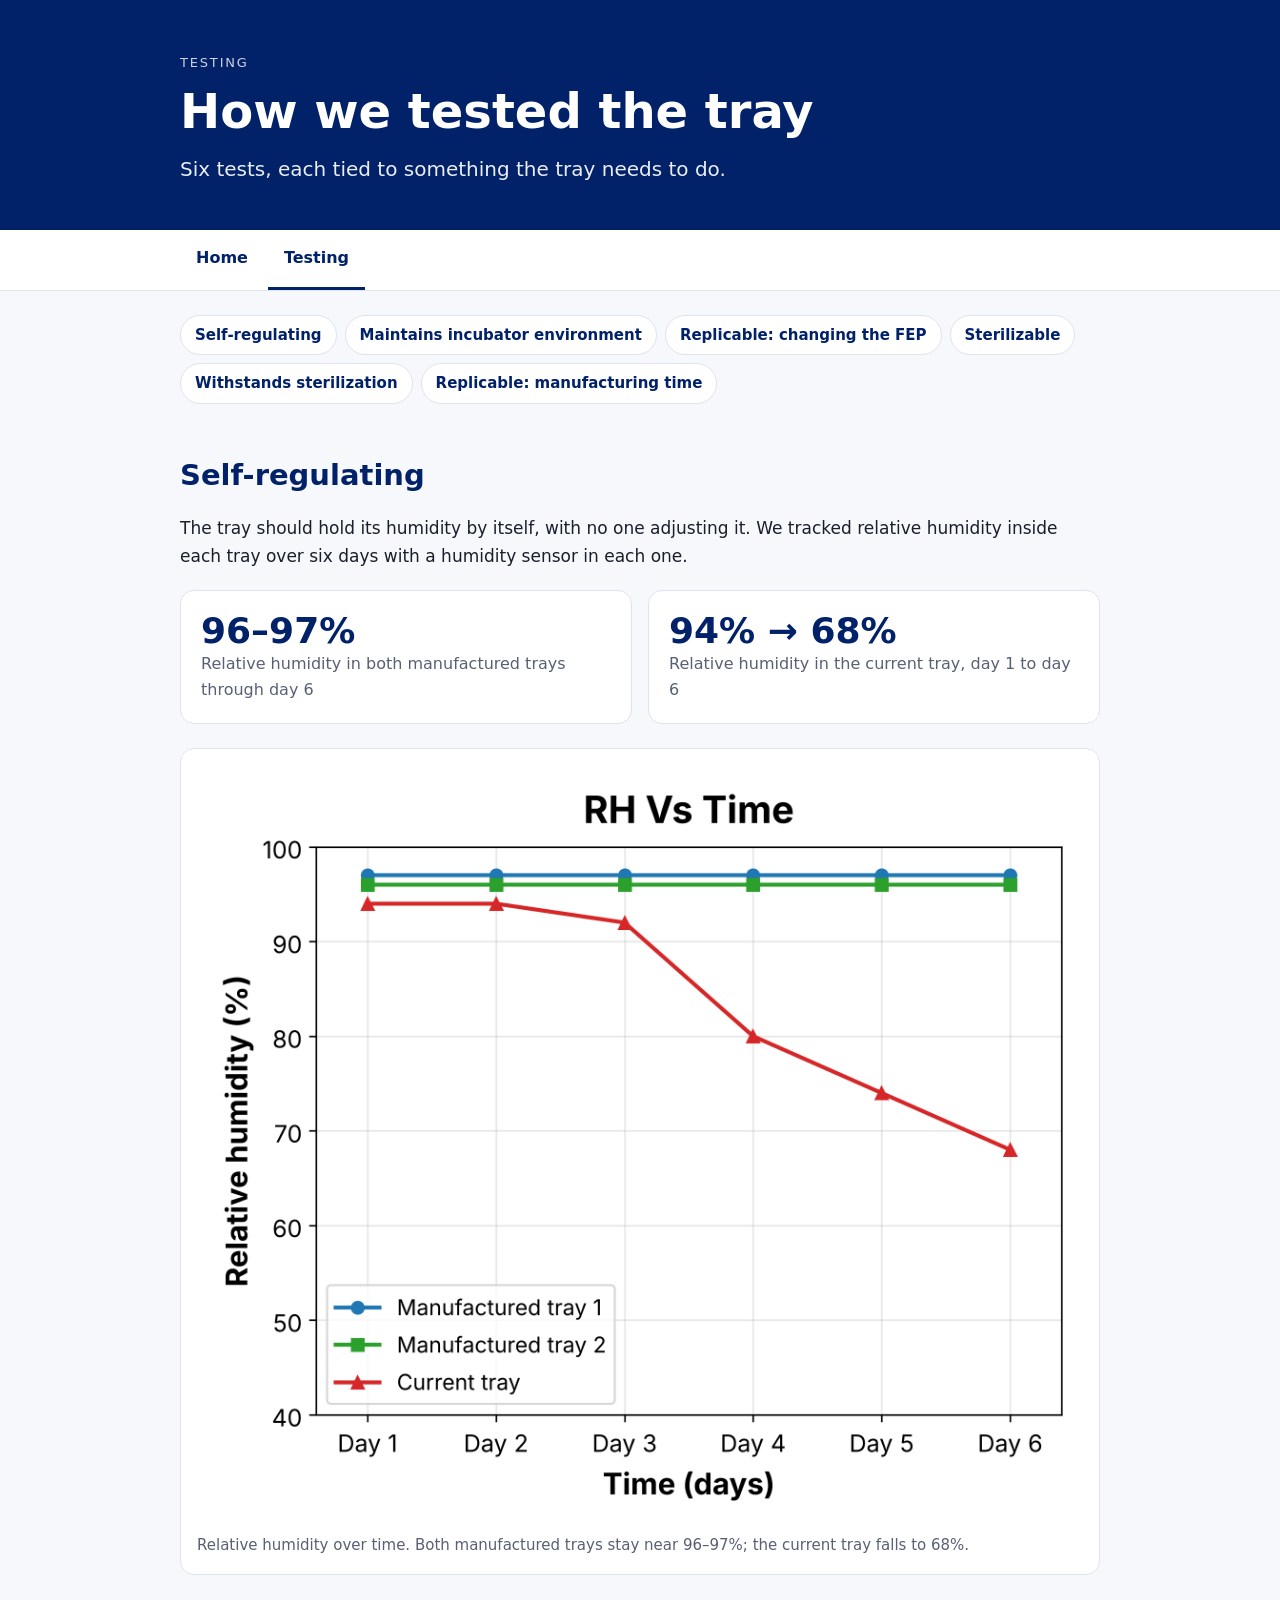
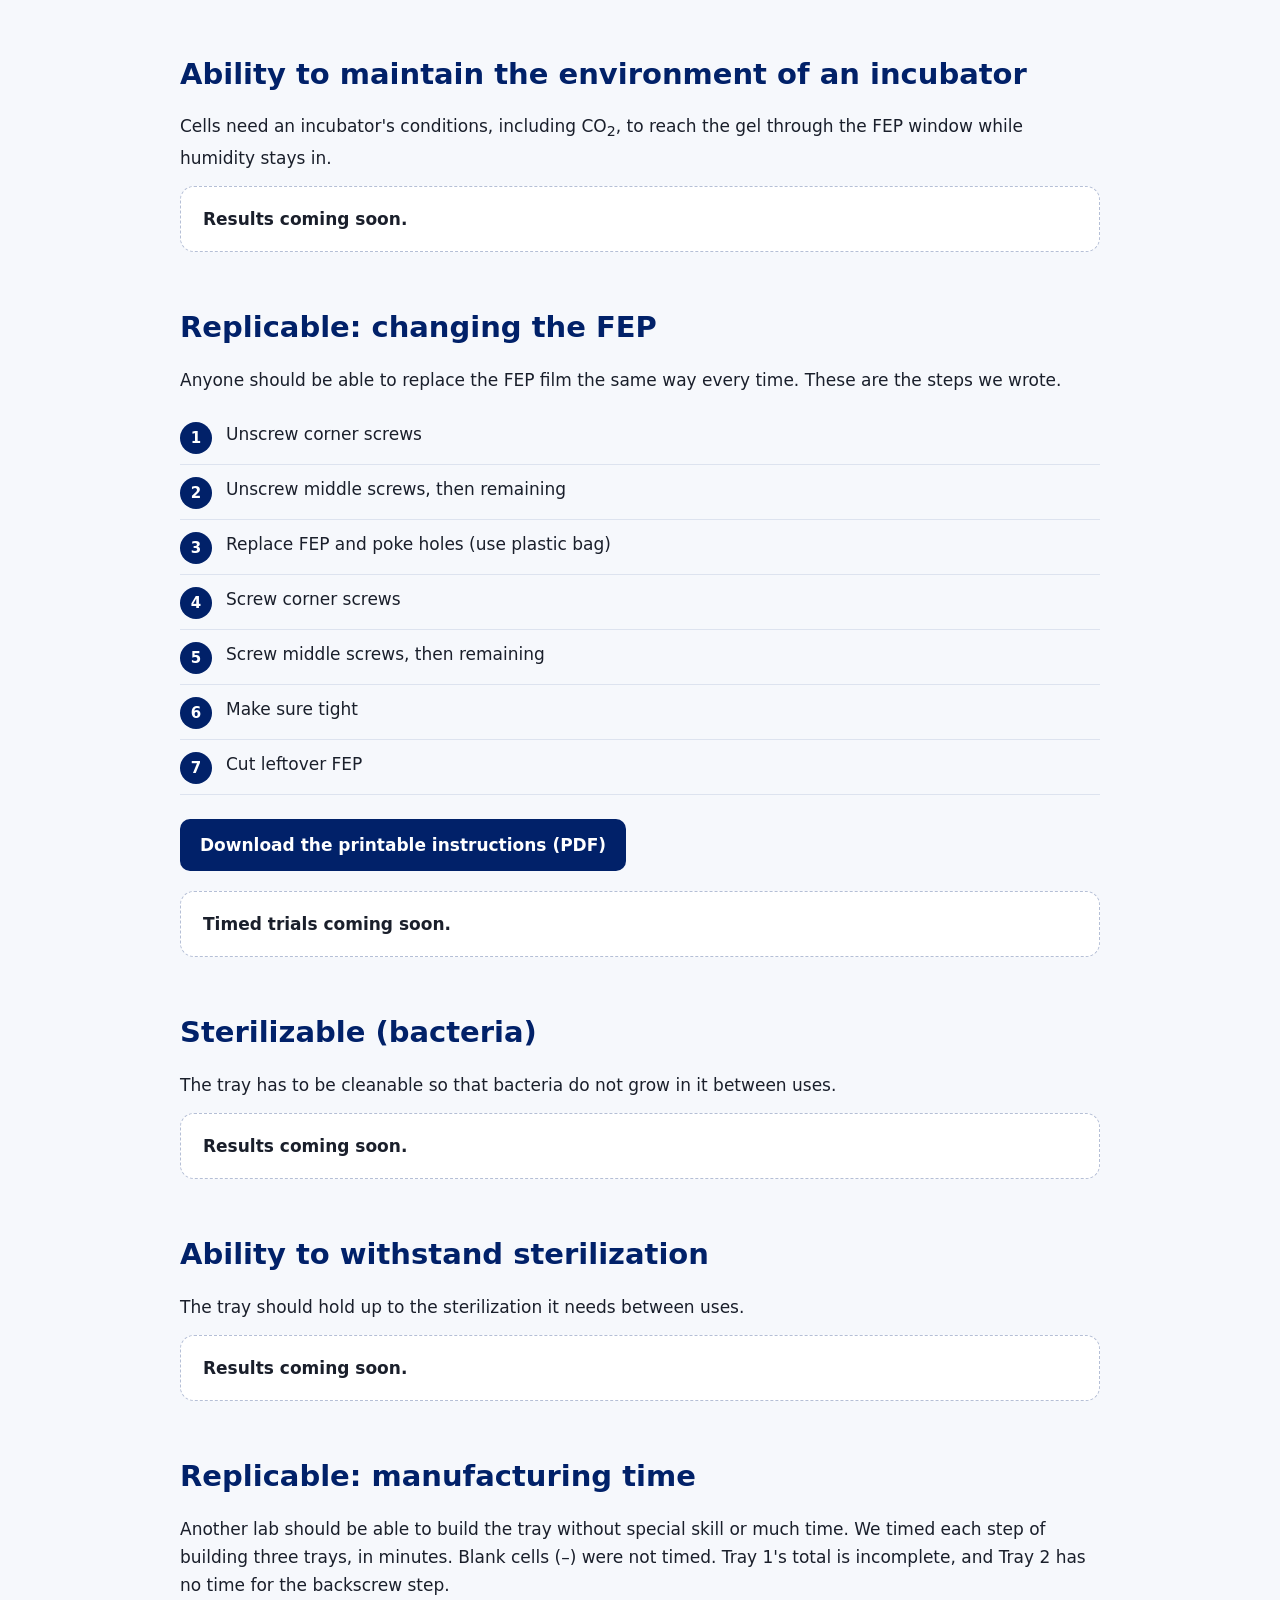
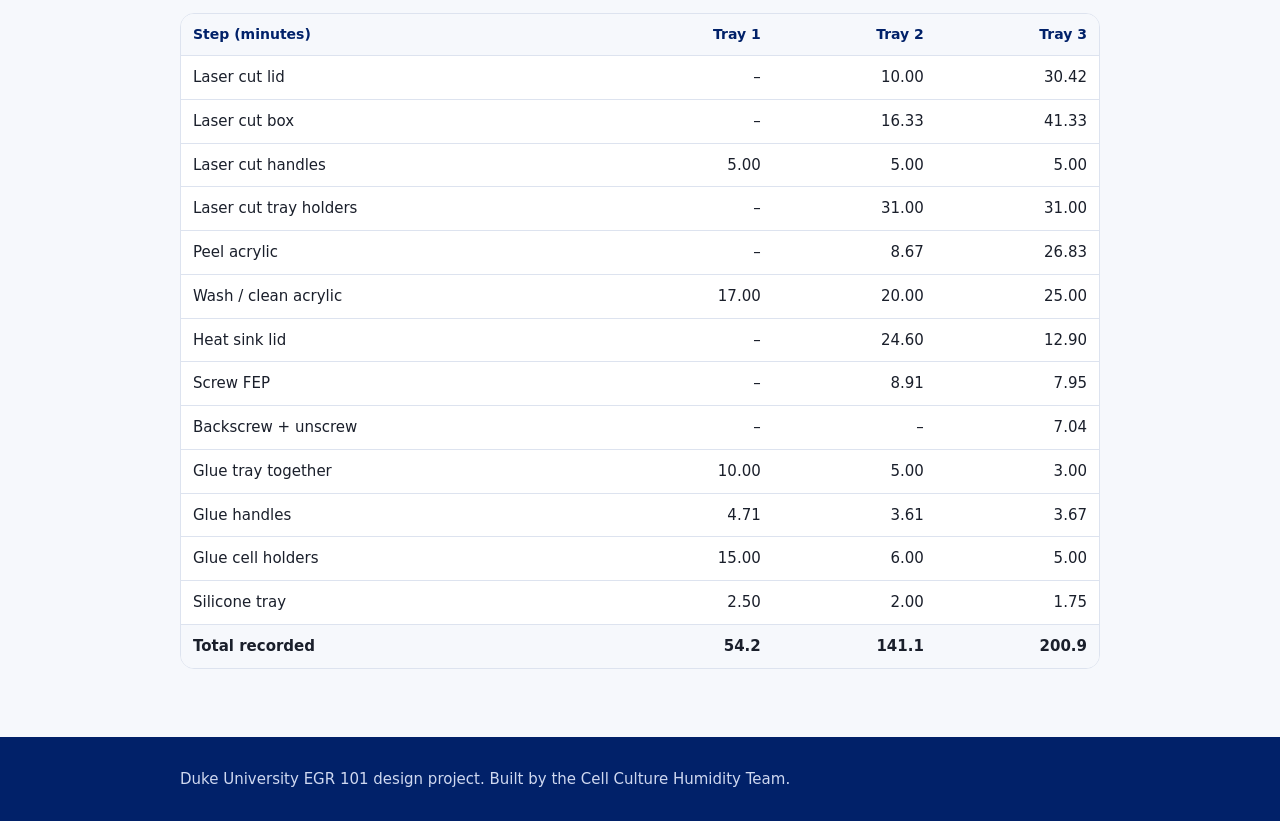
==== testing.html @ 47e218cd "Add files via upload" ====
<!doctype html><html lang="en"><head><meta charset="utf-8"><meta name="viewport" content="width=device-width,initial-scale=1"><title>Testing | Cell Culture Tray to Trap Humidity</title><meta name="description" content="A humidity-retaining tray and lid with an FEP gas-exchange window for cell culture gels. Duke EGR 101 design project for Carolinas Cord Blood Bank."><link rel="stylesheet" href="style.css"></head><body><header><div class="wrap"><p class="eyebrow">Testing</p><h1>How we tested the tray</h1><p class="lead">Six tests, each tied to something the tray needs to do.</p></div></header><nav><div class="wrap"><a href="index.html" class="">Home</a><a href="testing.html" class="on">Testing</a></div></nav>
<main class="wrap">
<div class="toc"><a href="#self">Self-regulating</a><a href="#incubator">Maintains incubator environment</a><a href="#fep">Replicable: changing the FEP</a><a href="#sterile">Sterilizable</a><a href="#withstand">Withstands sterilization</a><a href="#time">Replicable: manufacturing time</a></div>

<section id="self"><h2>Self-regulating</h2>
<p>The tray should hold its humidity by itself, with no one adjusting it. We tracked relative humidity inside each tray over six days with a humidity sensor in each one.</p>
<div class="grid"><div class="card"><div class="stat">96&ndash;97%</div><p>Relative humidity in both manufactured trays through day 6</p></div><div class="card"><div class="stat">94% &rarr; 68%</div><p>Relative humidity in the current tray, day 1 to day 6</p></div></div>
<figure><img src="humidity-graph.png" alt="Line graph of relative humidity versus day for two manufactured trays and the current tray"><figcaption>Relative humidity over time. Both manufactured trays stay near 96&ndash;97%; the current tray falls to 68%.</figcaption></figure>
</section>

<section id="incubator"><h2>Ability to maintain the environment of an incubator</h2>
<p>Cells need an incubator's conditions, including CO<sub>2</sub>, to reach the gel through the FEP window while humidity stays in.</p>
<div class="pending"><strong>Results coming soon.</strong></div>
</section>

<section id="fep"><h2>Replicable: changing the FEP</h2>
<p>Anyone should be able to replace the FEP film the same way every time. These are the steps we wrote.</p>
<ol class="steps"><li>Unscrew corner screws</li><li>Unscrew middle screws, then remaining</li><li>Replace FEP and poke holes (use plastic bag)</li><li>Screw corner screws</li><li>Screw middle screws, then remaining</li><li>Make sure tight</li><li>Cut leftover FEP</li></ol>
<a class="btn" href="FEP_Filter_Instructions.pdf">Download the printable instructions (PDF)</a>
<div class="pending" style="margin-top:20px"><strong>Timed trials coming soon.</strong></div>
</section>

<section id="sterile"><h2>Sterilizable (bacteria)</h2>
<p>The tray has to be cleanable so that bacteria do not grow in it between uses.</p>
<div class="pending"><strong>Results coming soon.</strong></div>
</section>

<section id="withstand"><h2>Ability to withstand sterilization</h2>
<p>The tray should hold up to the sterilization it needs between uses.</p>
<div class="pending"><strong>Results coming soon.</strong></div>
</section>

<section id="time"><h2>Replicable: manufacturing time</h2>
<p>Another lab should be able to build the tray without special skill or much time. We timed each step of building three trays, in minutes. Blank cells (&ndash;) were not timed. Tray 1's total is incomplete, and Tray 2 has no time for the backscrew step.</p>
<div class="tw"><table><tr><th>Step (minutes)</th><th>Tray 1</th><th>Tray 2</th><th>Tray 3</th></tr><tr><td>Laser cut lid</td><td>&ndash;</td><td>10.00</td><td>30.42</td></tr><tr><td>Laser cut box</td><td>&ndash;</td><td>16.33</td><td>41.33</td></tr><tr><td>Laser cut handles</td><td>5.00</td><td>5.00</td><td>5.00</td></tr><tr><td>Laser cut tray holders</td><td>&ndash;</td><td>31.00</td><td>31.00</td></tr><tr><td>Peel acrylic</td><td>&ndash;</td><td>8.67</td><td>26.83</td></tr><tr><td>Wash / clean acrylic</td><td>17.00</td><td>20.00</td><td>25.00</td></tr><tr><td>Heat sink lid</td><td>&ndash;</td><td>24.60</td><td>12.90</td></tr><tr><td>Screw FEP</td><td>&ndash;</td><td>8.91</td><td>7.95</td></tr><tr><td>Backscrew + unscrew</td><td>&ndash;</td><td>&ndash;</td><td>7.04</td></tr><tr><td>Glue tray together</td><td>10.00</td><td>5.00</td><td>3.00</td></tr><tr><td>Glue handles</td><td>4.71</td><td>3.61</td><td>3.67</td></tr><tr><td>Glue cell holders</td><td>15.00</td><td>6.00</td><td>5.00</td></tr><tr><td>Silicone tray</td><td>2.50</td><td>2.00</td><td>1.75</td></tr><tr class="tot"><td>Total recorded</td><td>54.2</td><td>141.1</td><td>200.9</td></tr></table></div>
</section>
</main><footer><div class="wrap">Duke University EGR 101 design project. Built by the Cell Culture Humidity Team.</div></footer></body></html>
---- style.css ----
:root{--blue:#012169;--mid:#1f4fa8;--ink:#1a1f2b;--muted:#586074;--bg:#f6f8fc;--card:#fff;--line:#dde3ef}
*{box-sizing:border-box}html{scroll-behavior:smooth}
body{margin:0;font-family:system-ui,-apple-system,"Segoe UI",Roboto,Arial,sans-serif;color:var(--ink);background:var(--bg);line-height:1.65;font-size:17px}
.wrap{max-width:960px;margin:0 auto;padding:0 20px}
header{background:var(--blue);color:#fff;padding:52px 0 44px}
.eyebrow{letter-spacing:.14em;text-transform:uppercase;font-size:13px;opacity:.8;margin:0 0 12px}
h1{font-size:clamp(30px,5.5vw,48px);line-height:1.12;margin:0 0 14px}
.lead{font-size:clamp(17px,2.3vw,20px);max-width:660px;margin:0;opacity:.92}
nav{background:#fff;border-bottom:1px solid var(--line);position:sticky;top:0;z-index:5}
nav .wrap{display:flex;gap:4px;overflow-x:auto}
nav a{color:var(--blue);text-decoration:none;font-weight:600;font-size:16px;padding:15px 16px;white-space:nowrap;border-bottom:3px solid transparent}
nav a:hover{background:var(--bg)}nav a.on{border-bottom-color:var(--blue)}
section{padding:48px 0 4px}
h2{color:var(--blue);font-size:29px;margin:0 0 14px}
h3{margin:0 0 6px;font-size:19px}
p{margin:0 0 14px}
.problem{background:#fff;border:1px solid var(--line);border-left:6px solid var(--blue);border-radius:14px;padding:26px 28px;font-size:19px}
.problem p:last-child{margin:0}
.grid{display:grid;grid-template-columns:repeat(auto-fit,minmax(250px,1fr));gap:16px;margin:20px 0}
.card{background:var(--card);border:1px solid var(--line);border-radius:14px;padding:20px}
.card p{color:var(--muted);margin:0;font-size:16px}
.card .tag{display:inline-block;background:var(--blue);color:#fff;border-radius:6px;font-weight:700;font-size:14px;padding:1px 9px;margin-bottom:8px}
figure{margin:24px 0;background:var(--card);border:1px solid var(--line);border-radius:14px;padding:16px}
figure img{width:100%;height:auto;display:block;border-radius:8px}
figcaption{color:var(--muted);font-size:15px;margin-top:10px}
.two{display:grid;grid-template-columns:1fr 1fr;gap:16px;align-items:start}
.two figure{margin:0}.two img{max-height:520px;object-fit:contain;background:#fff}
@media(max-width:700px){.two{grid-template-columns:1fr}}
ol.steps{padding-left:0;list-style:none;counter-reset:s;margin:16px 0}
ol.steps li{counter-increment:s;display:flex;gap:14px;align-items:flex-start;padding:10px 0;border-bottom:1px solid var(--line)}
ol.steps li::before{content:counter(s);background:var(--blue);color:#fff;font-weight:700;border-radius:50%;min-width:32px;height:32px;display:grid;place-items:center;font-size:15px;margin-top:2px}
.btn{display:inline-block;background:var(--blue);color:#fff;text-decoration:none;padding:12px 20px;border-radius:10px;font-weight:600;margin-top:8px}
.btn:hover{background:var(--mid)}
.stat{font-size:36px;font-weight:800;color:var(--blue);line-height:1.1}
.pending{background:#fff;border:1.5px dashed #b5bfd6;border-radius:14px;padding:18px 22px;color:var(--muted)}
.pending strong{color:var(--ink)}
.toc{display:flex;flex-wrap:wrap;gap:8px;margin:24px 0 0}
.toc a{background:#fff;border:1px solid var(--line);border-radius:999px;padding:7px 14px;color:var(--blue);text-decoration:none;font-weight:600;font-size:15px}
.toc a:hover{background:var(--bg)}
.tw{overflow-x:auto;background:#fff;border:1px solid var(--line);border-radius:14px}
table{border-collapse:collapse;width:100%;font-size:15px;min-width:640px}
th,td{padding:9px 12px;text-align:right;border-bottom:1px solid var(--line)}
th:first-child,td:first-child{text-align:left}
th{background:var(--bg);color:var(--blue);font-size:14px;vertical-align:bottom}
tr.tot td{font-weight:700;background:var(--bg);border-bottom:0}
.team{display:flex;flex-wrap:wrap;gap:10px;margin-top:12px}
.team span{background:#fff;border:1px solid var(--line);border-radius:999px;padding:8px 16px;font-weight:600}
footer{margin-top:64px;background:var(--blue);color:#cfd8f0;padding:30px 0;font-size:15px}
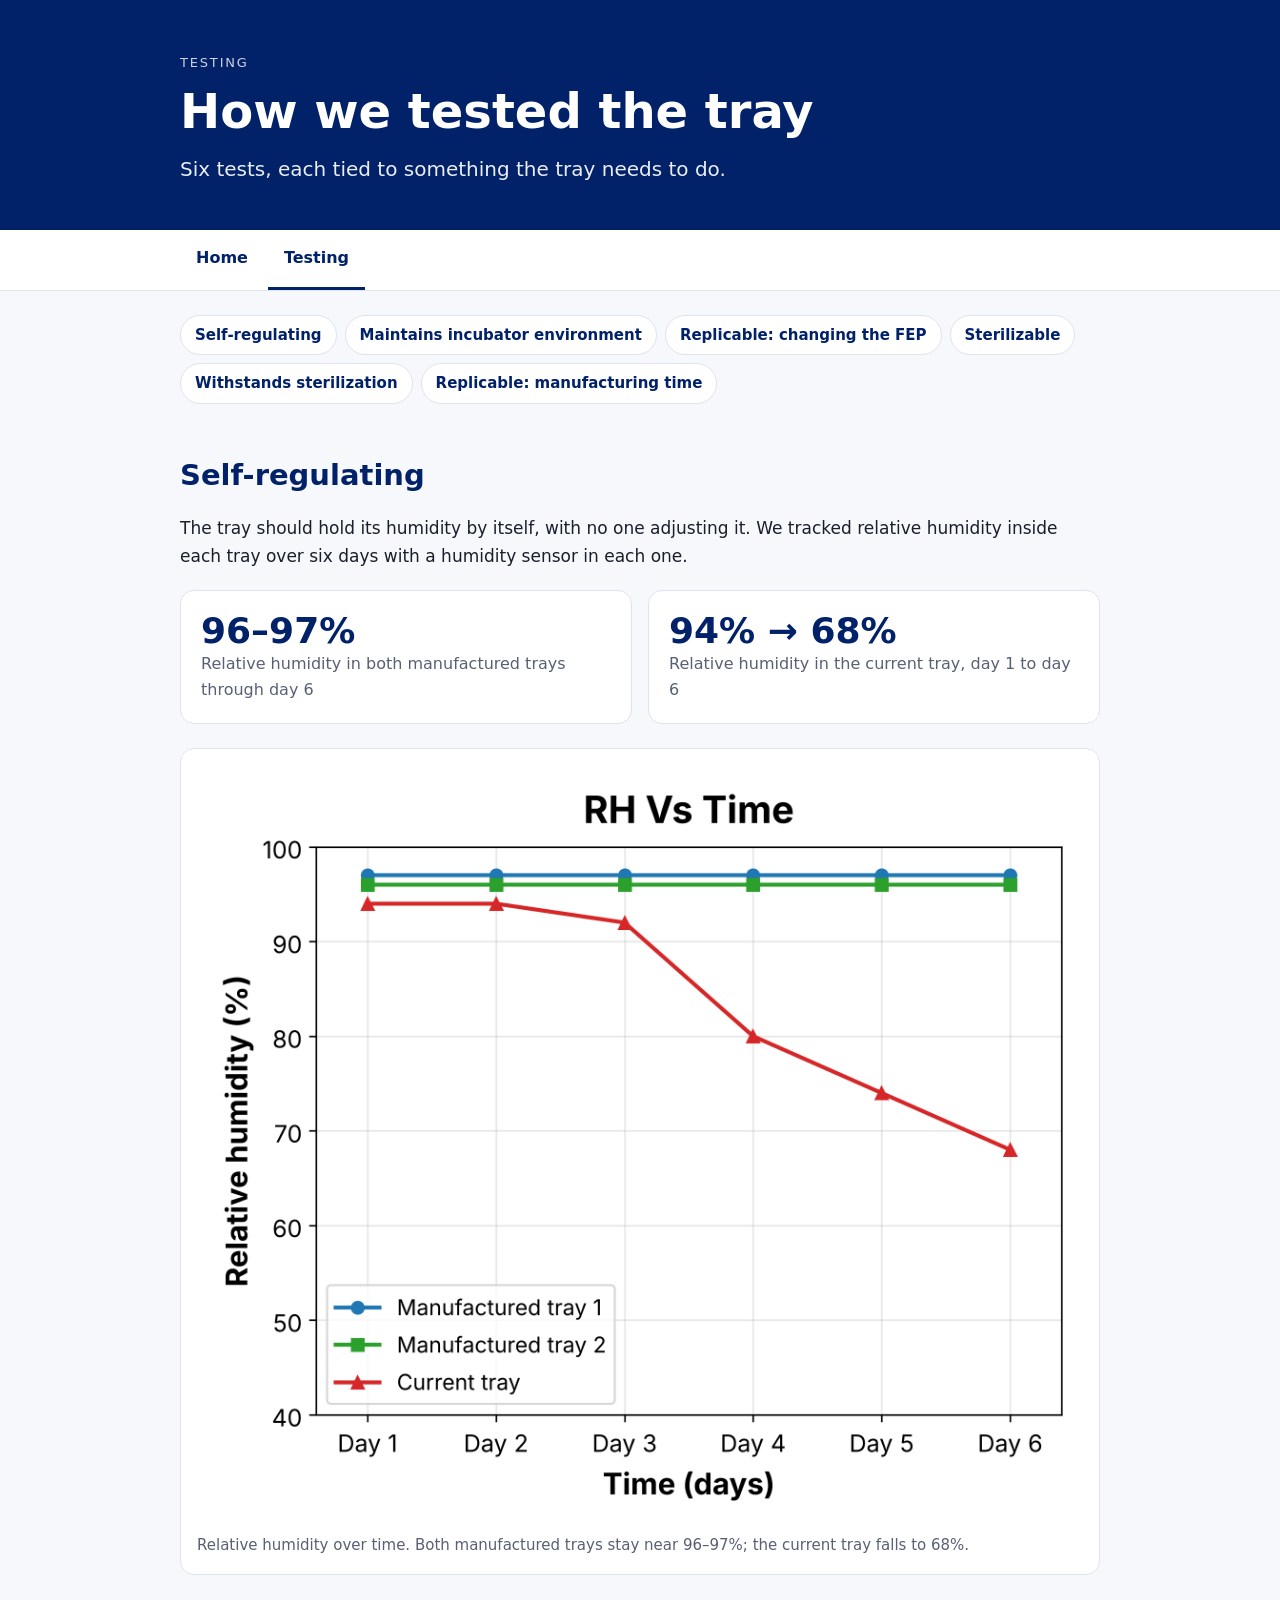
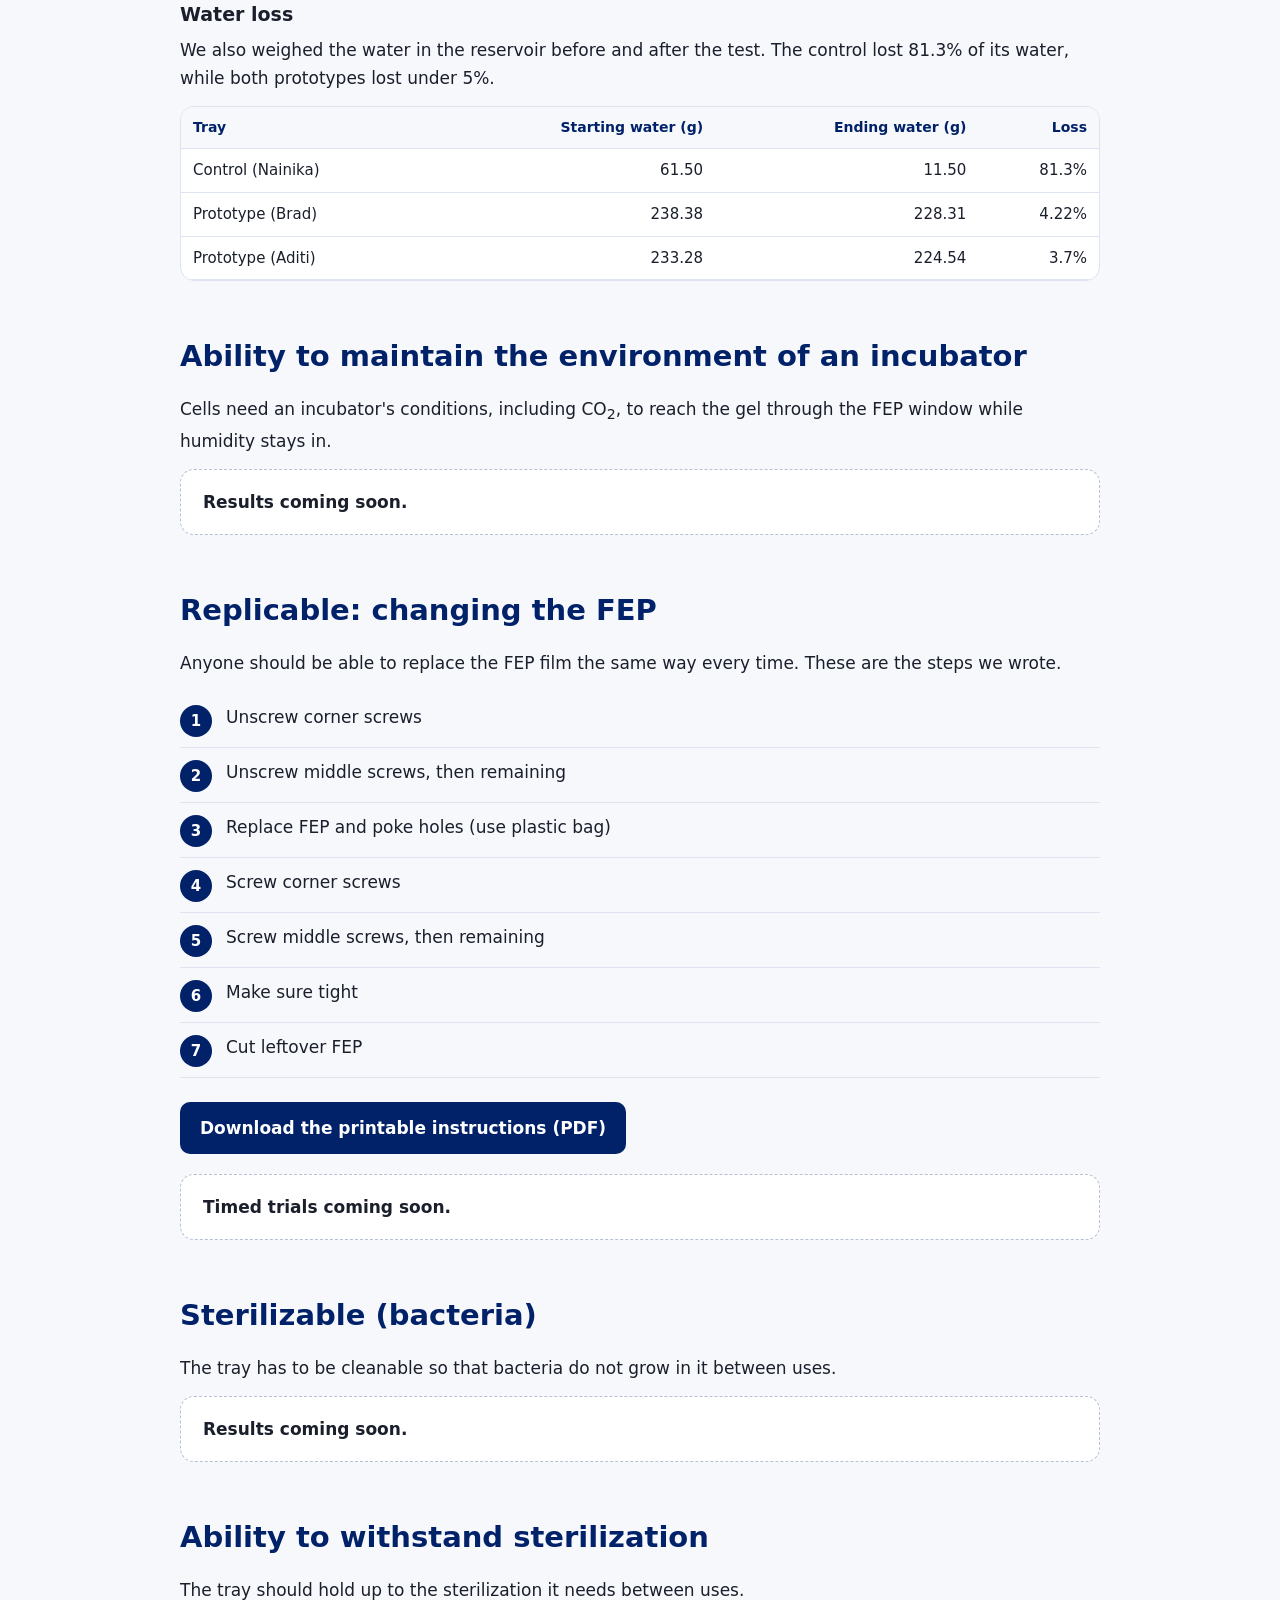
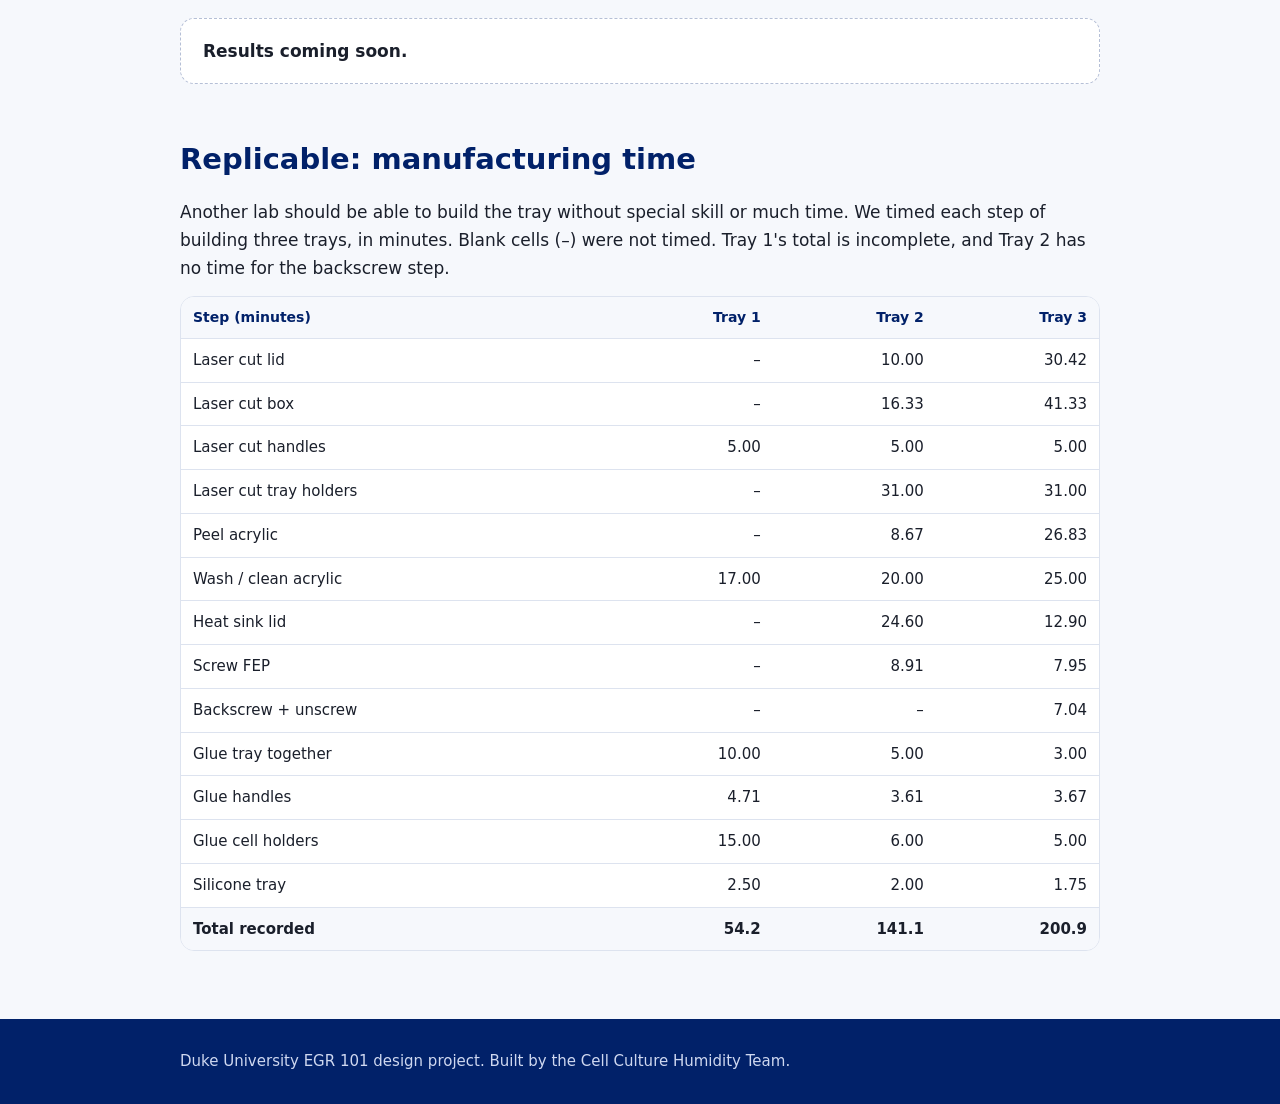
==== commit e6c9d678: "Add files via upload" ====
--- a/testing.html
+++ b/testing.html
@@ -6,6 +6,9 @@
 <p>The tray should hold its humidity by itself, with no one adjusting it. We tracked relative humidity inside each tray over six days with a humidity sensor in each one.</p>
 <div class="grid"><div class="card"><div class="stat">96&ndash;97%</div><p>Relative humidity in both manufactured trays through day 6</p></div><div class="card"><div class="stat">94% &rarr; 68%</div><p>Relative humidity in the current tray, day 1 to day 6</p></div></div>
 <figure><img src="humidity-graph.png" alt="Line graph of relative humidity versus day for two manufactured trays and the current tray"><figcaption>Relative humidity over time. Both manufactured trays stay near 96&ndash;97%; the current tray falls to 68%.</figcaption></figure>
+<h3>Water loss</h3>
+<p>We also weighed the water in the reservoir before and after the test. The control lost 81.3% of its water, while both prototypes lost under 5%.</p>
+<div class="tw"><table style="min-width:0"><tr><th>Tray</th><th>Starting water (g)</th><th>Ending water (g)</th><th>Loss</th></tr><tr><td>Control (Nainika)</td><td>61.50</td><td>11.50</td><td>81.3%</td></tr><tr><td>Prototype (Brad)</td><td>238.38</td><td>228.31</td><td>4.22%</td></tr><tr><td>Prototype (Aditi)</td><td>233.28</td><td>224.54</td><td>3.7%</td></tr></table></div>
 </section>
 
 <section id="incubator"><h2>Ability to maintain the environment of an incubator</h2>
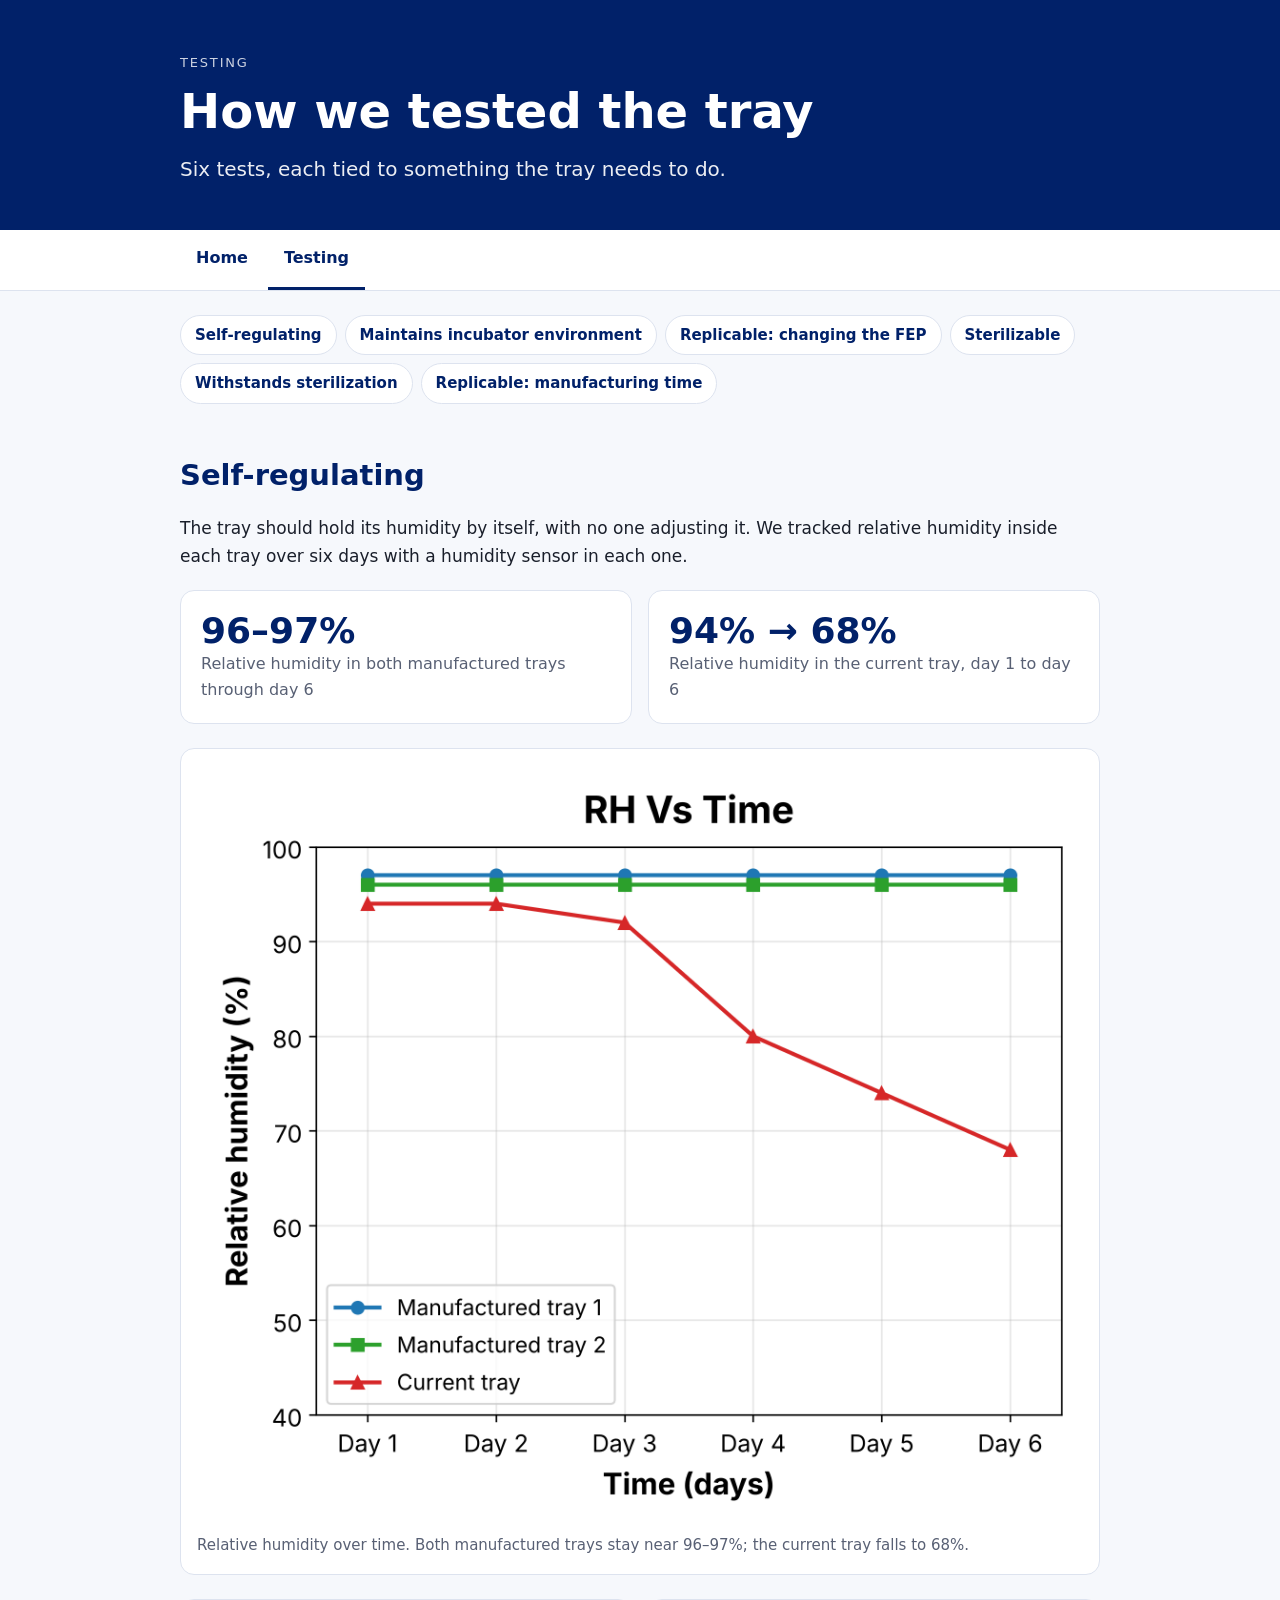
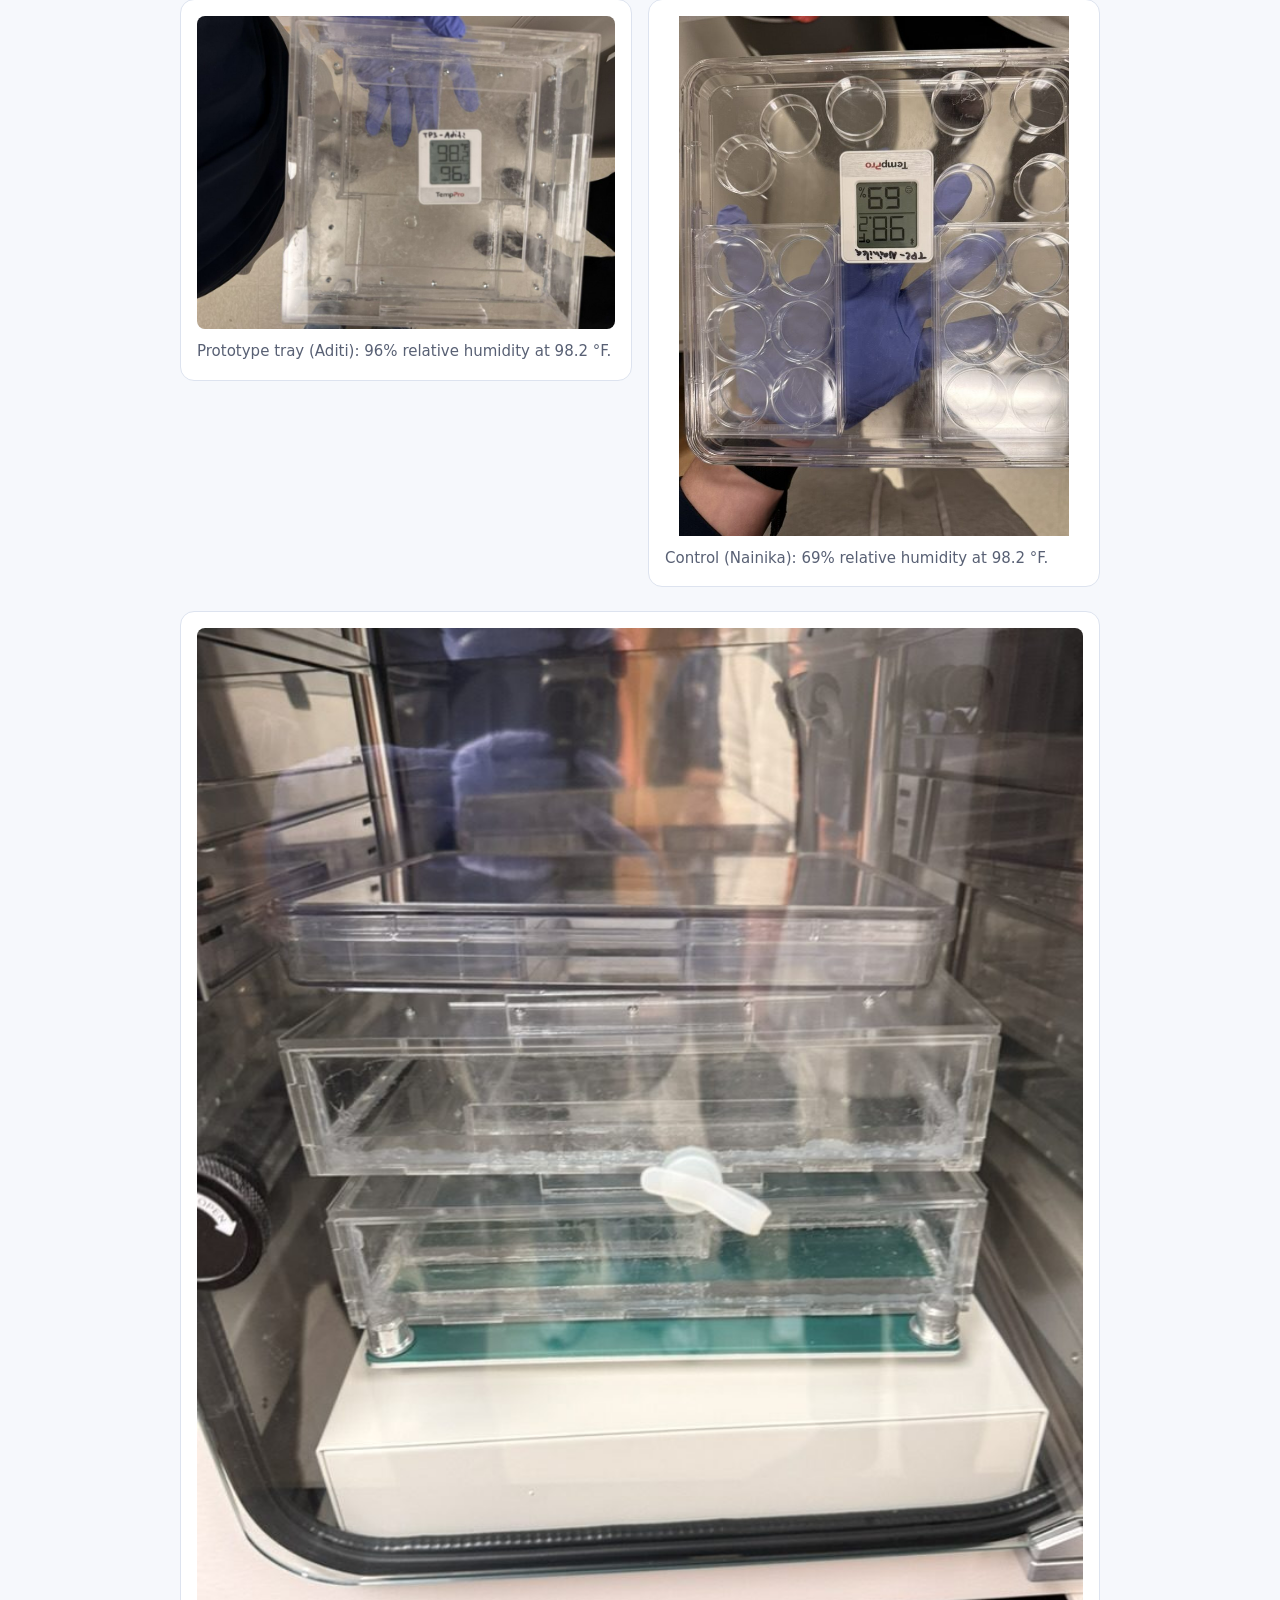
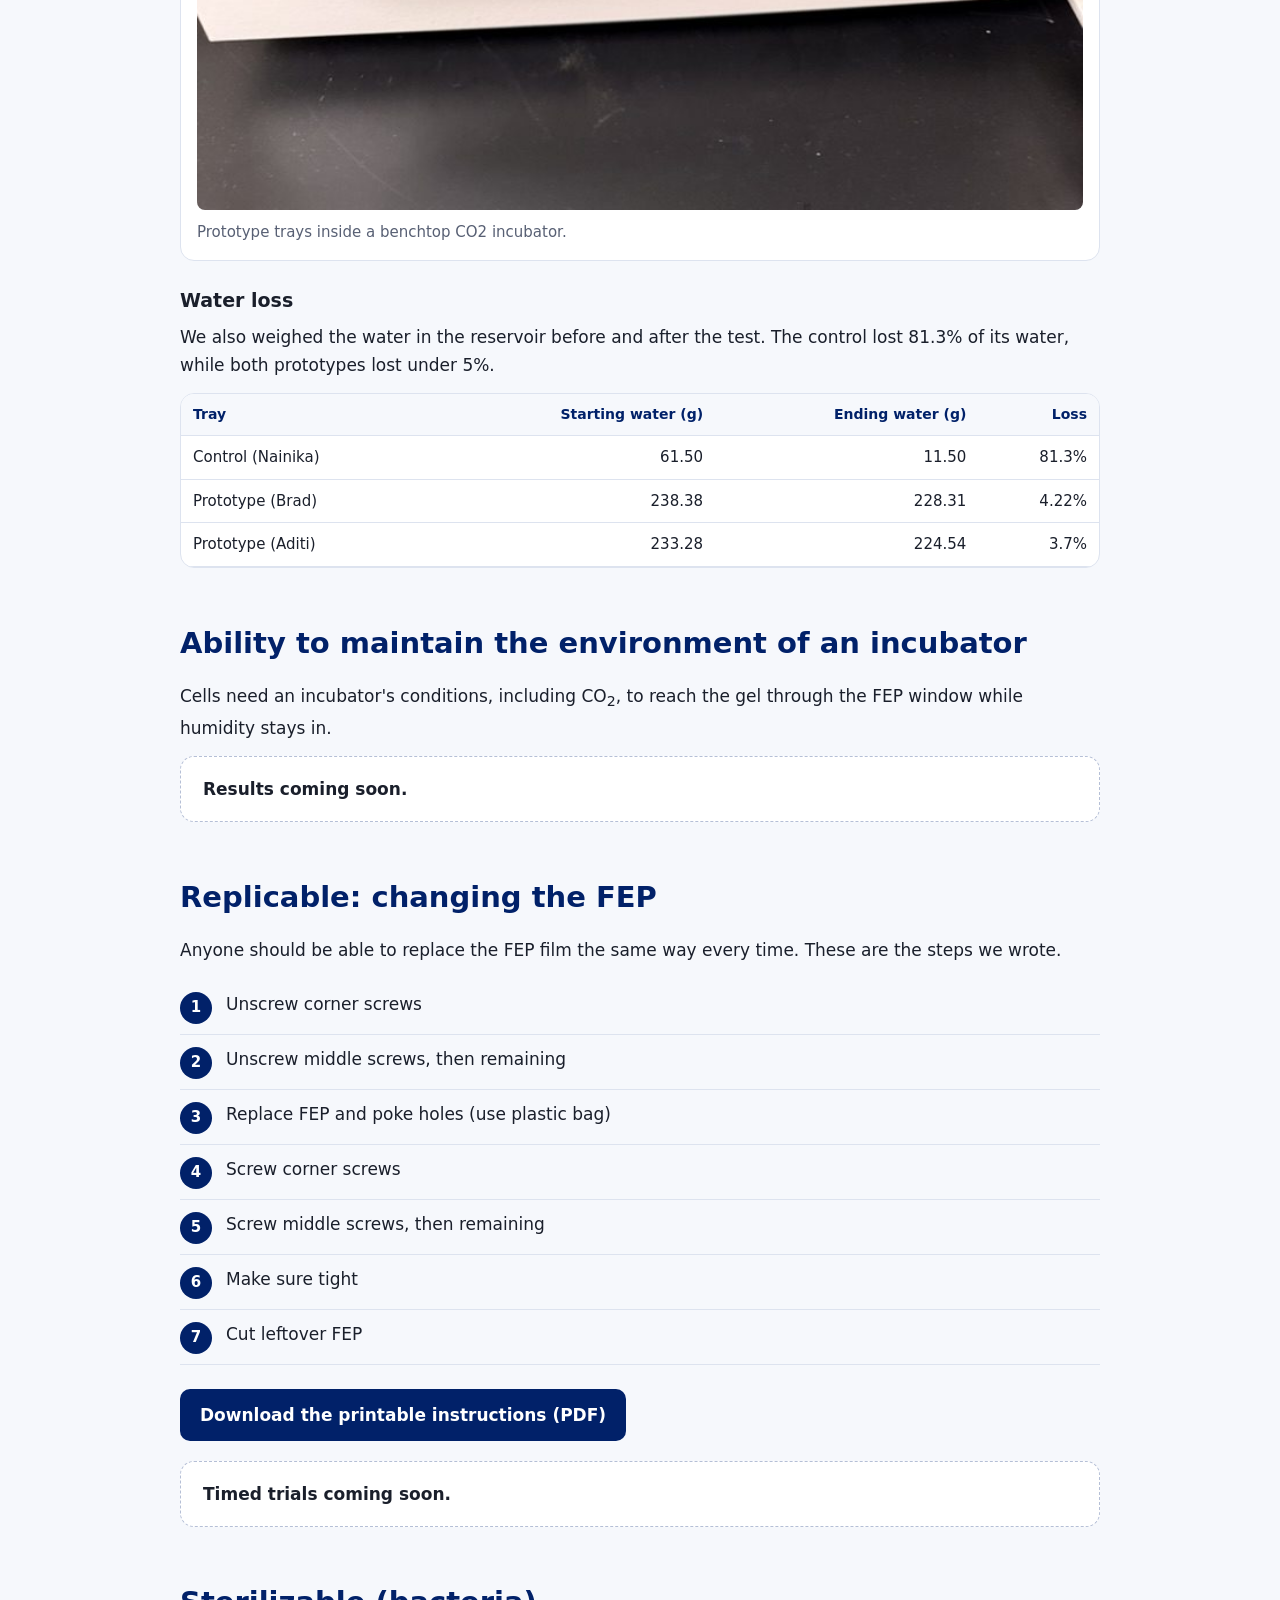
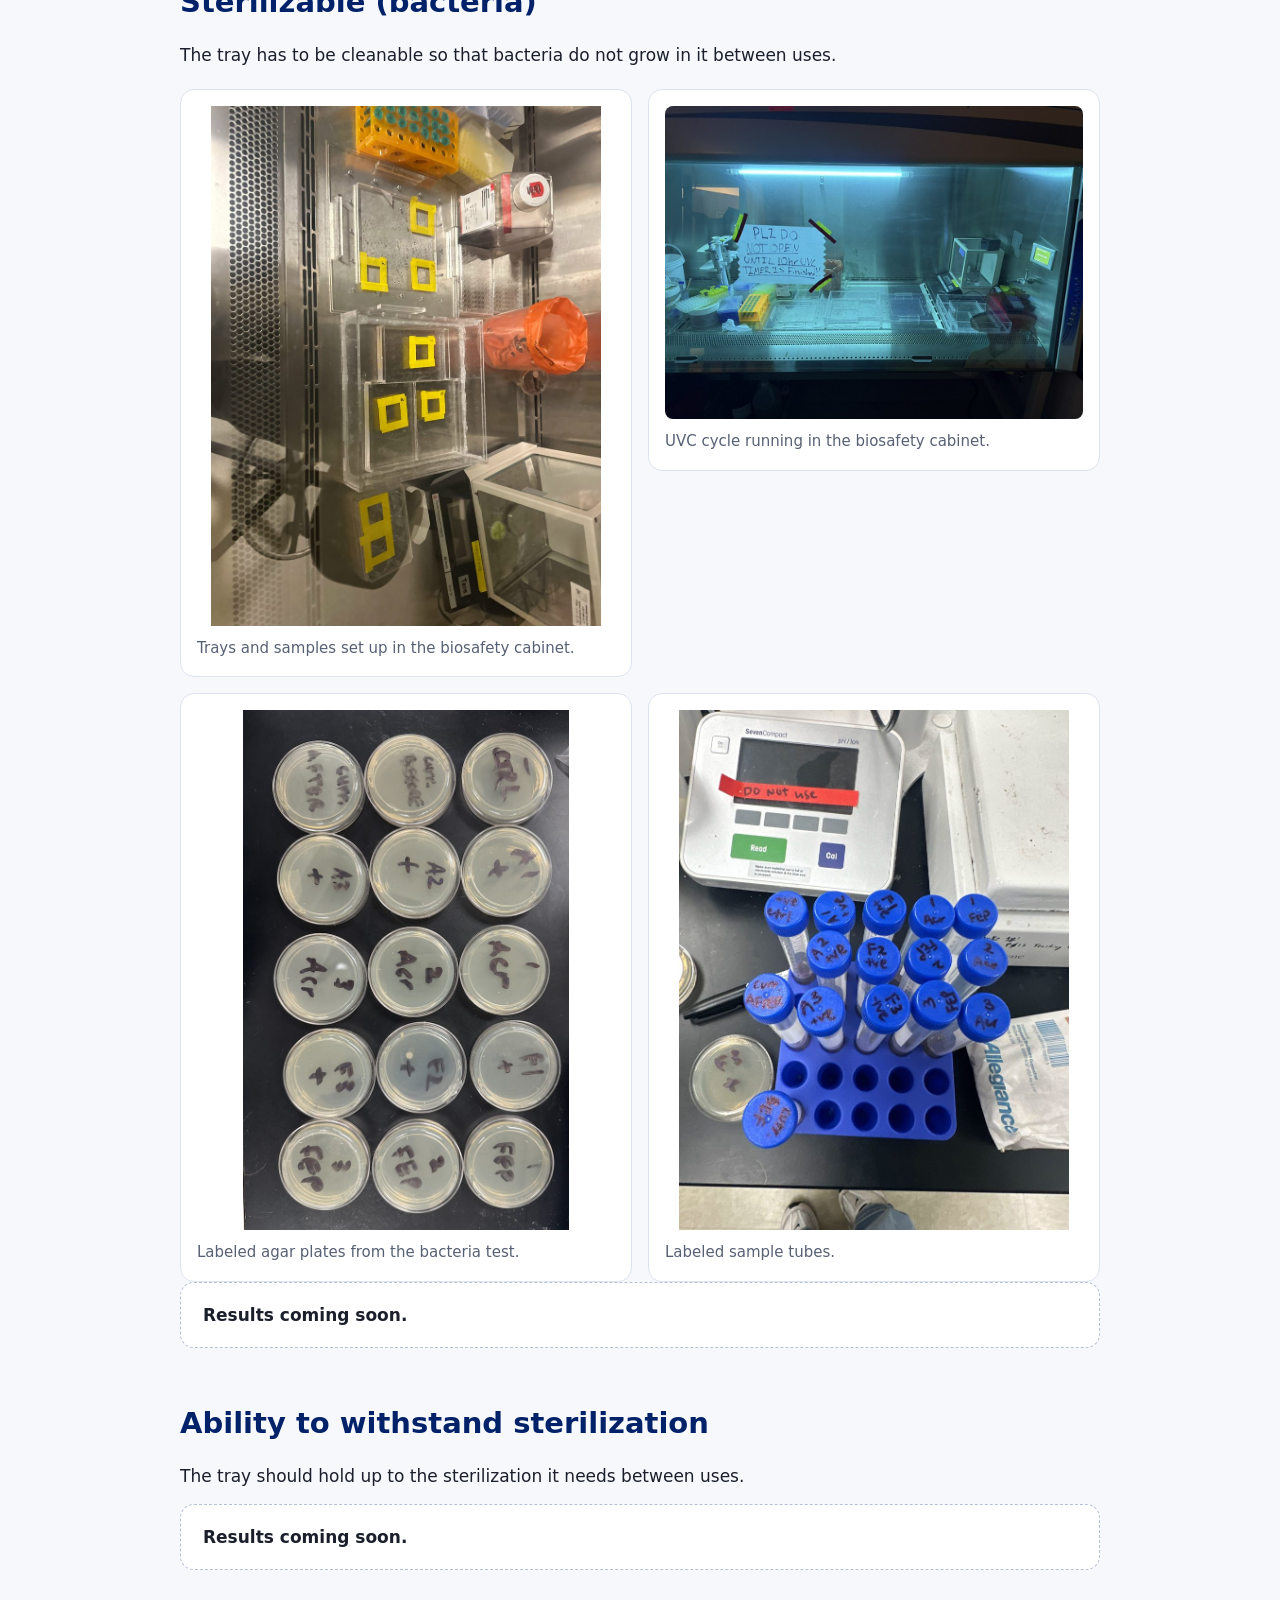
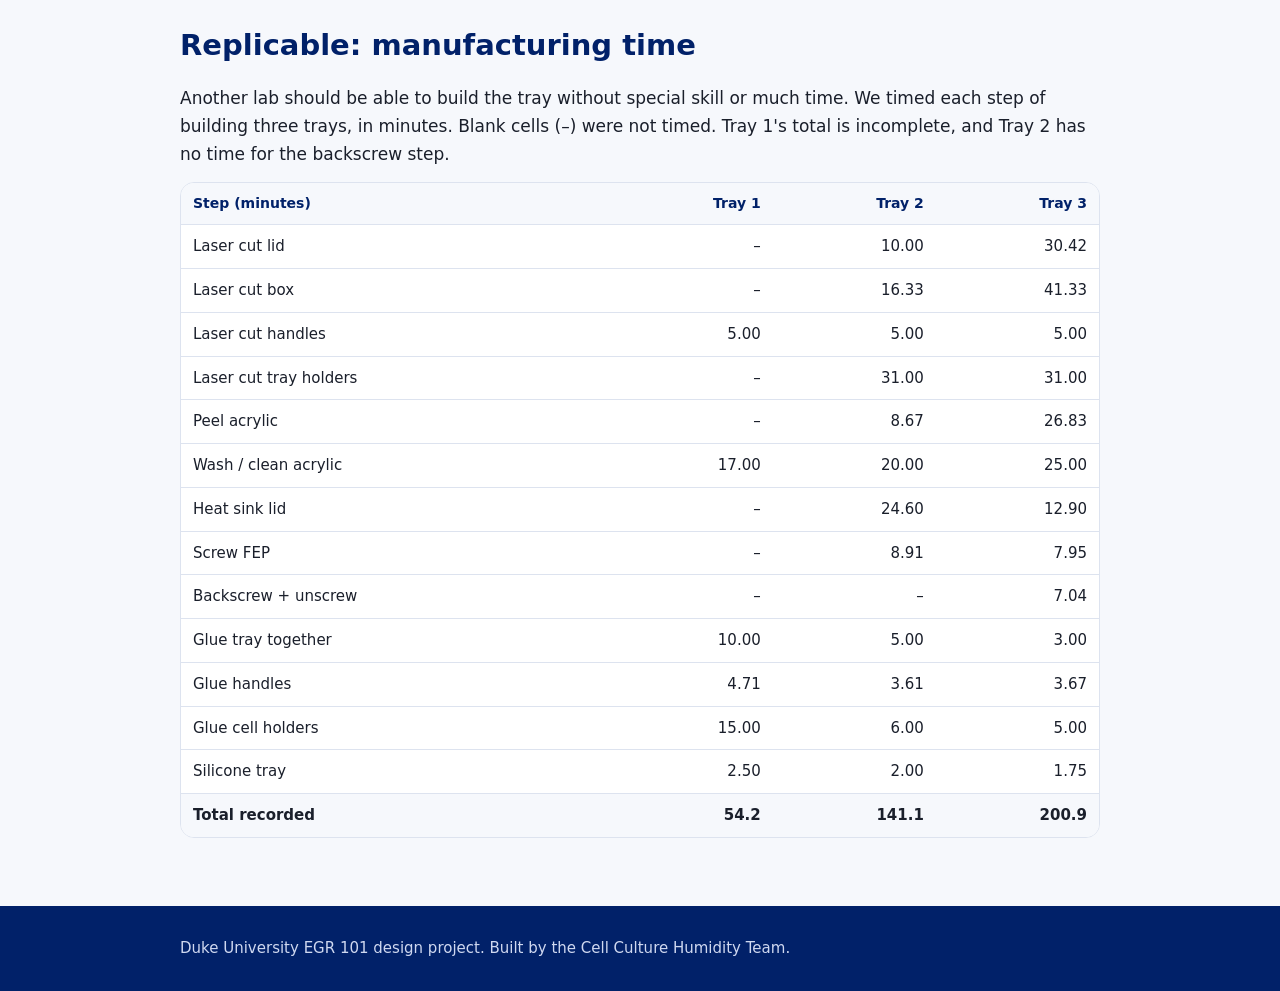
==== commit 195971b2: "Add files via upload" ====
--- a/testing.html
+++ b/testing.html
@@ -6,6 +6,8 @@
 <p>The tray should hold its humidity by itself, with no one adjusting it. We tracked relative humidity inside each tray over six days with a humidity sensor in each one.</p>
 <div class="grid"><div class="card"><div class="stat">96&ndash;97%</div><p>Relative humidity in both manufactured trays through day 6</p></div><div class="card"><div class="stat">94% &rarr; 68%</div><p>Relative humidity in the current tray, day 1 to day 6</p></div></div>
 <figure><img src="humidity-graph.png" alt="Line graph of relative humidity versus day for two manufactured trays and the current tray"><figcaption>Relative humidity over time. Both manufactured trays stay near 96&ndash;97%; the current tray falls to 68%.</figcaption></figure>
+<div class="two" style="margin-top:20px"><figure><img src="hum_aditi.jpg" alt="Prototype tray with a TempPro sensor reading 96 percent humidity and 98.2 degrees F"><figcaption>Prototype tray (Aditi): 96% relative humidity at 98.2 &deg;F.</figcaption></figure><figure><img src="hum_nainika.jpg" alt="Control tray with a TempPro sensor reading 69 percent humidity and 98.2 degrees F"><figcaption>Control (Nainika): 69% relative humidity at 98.2 &deg;F.</figcaption></figure></div>
+<figure><img src="incubator.jpg" alt="Prototype trays stacked inside a benchtop CO2 incubator"><figcaption>Prototype trays inside a benchtop CO2 incubator.</figcaption></figure>
 <h3>Water loss</h3>
 <p>We also weighed the water in the reservoir before and after the test. The control lost 81.3% of its water, while both prototypes lost under 5%.</p>
 <div class="tw"><table style="min-width:0"><tr><th>Tray</th><th>Starting water (g)</th><th>Ending water (g)</th><th>Loss</th></tr><tr><td>Control (Nainika)</td><td>61.50</td><td>11.50</td><td>81.3%</td></tr><tr><td>Prototype (Brad)</td><td>238.38</td><td>228.31</td><td>4.22%</td></tr><tr><td>Prototype (Aditi)</td><td>233.28</td><td>224.54</td><td>3.7%</td></tr></table></div>
@@ -25,6 +27,7 @@
 
 <section id="sterile"><h2>Sterilizable (bacteria)</h2>
 <p>The tray has to be cleanable so that bacteria do not grow in it between uses.</p>
+<div class="two" style="margin-top:20px"><figure><img src="bac_hood.jpg" alt="Prototype trays and sample containers inside the biosafety cabinet"><figcaption>Trays and samples set up in the biosafety cabinet.</figcaption></figure><figure><img src="bac_cabinet.jpg" alt="Biosafety cabinet with the UVC light on and a sign asking people not to open it until the 10 hour timer finishes"><figcaption>UVC cycle running in the biosafety cabinet.</figcaption></figure><figure><img src="bac_plates.jpg" alt="Fifteen labeled agar plates"><figcaption>Labeled agar plates from the bacteria test.</figcaption></figure><figure><img src="bac_tubes.jpg" alt="Rack of labeled sample tubes"><figcaption>Labeled sample tubes.</figcaption></figure></div>
 <div class="pending"><strong>Results coming soon.</strong></div>
 </section>
 
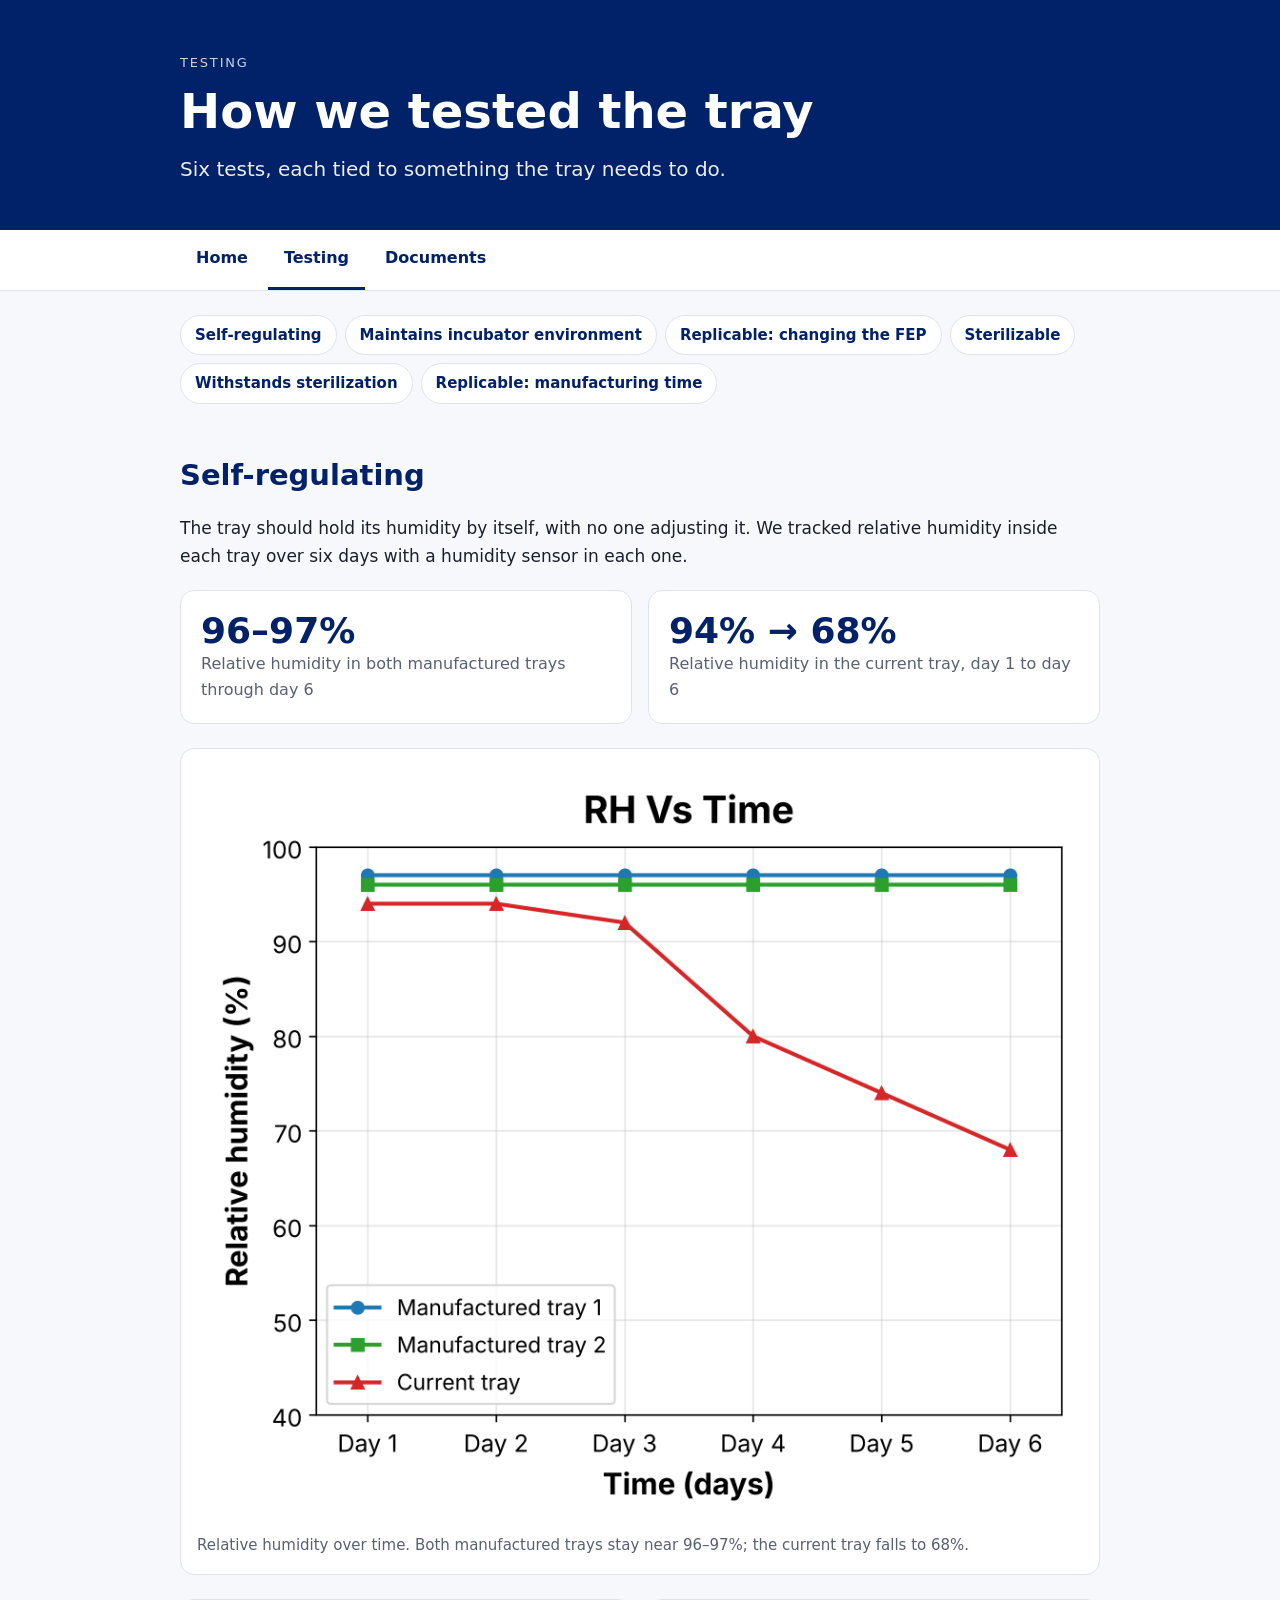
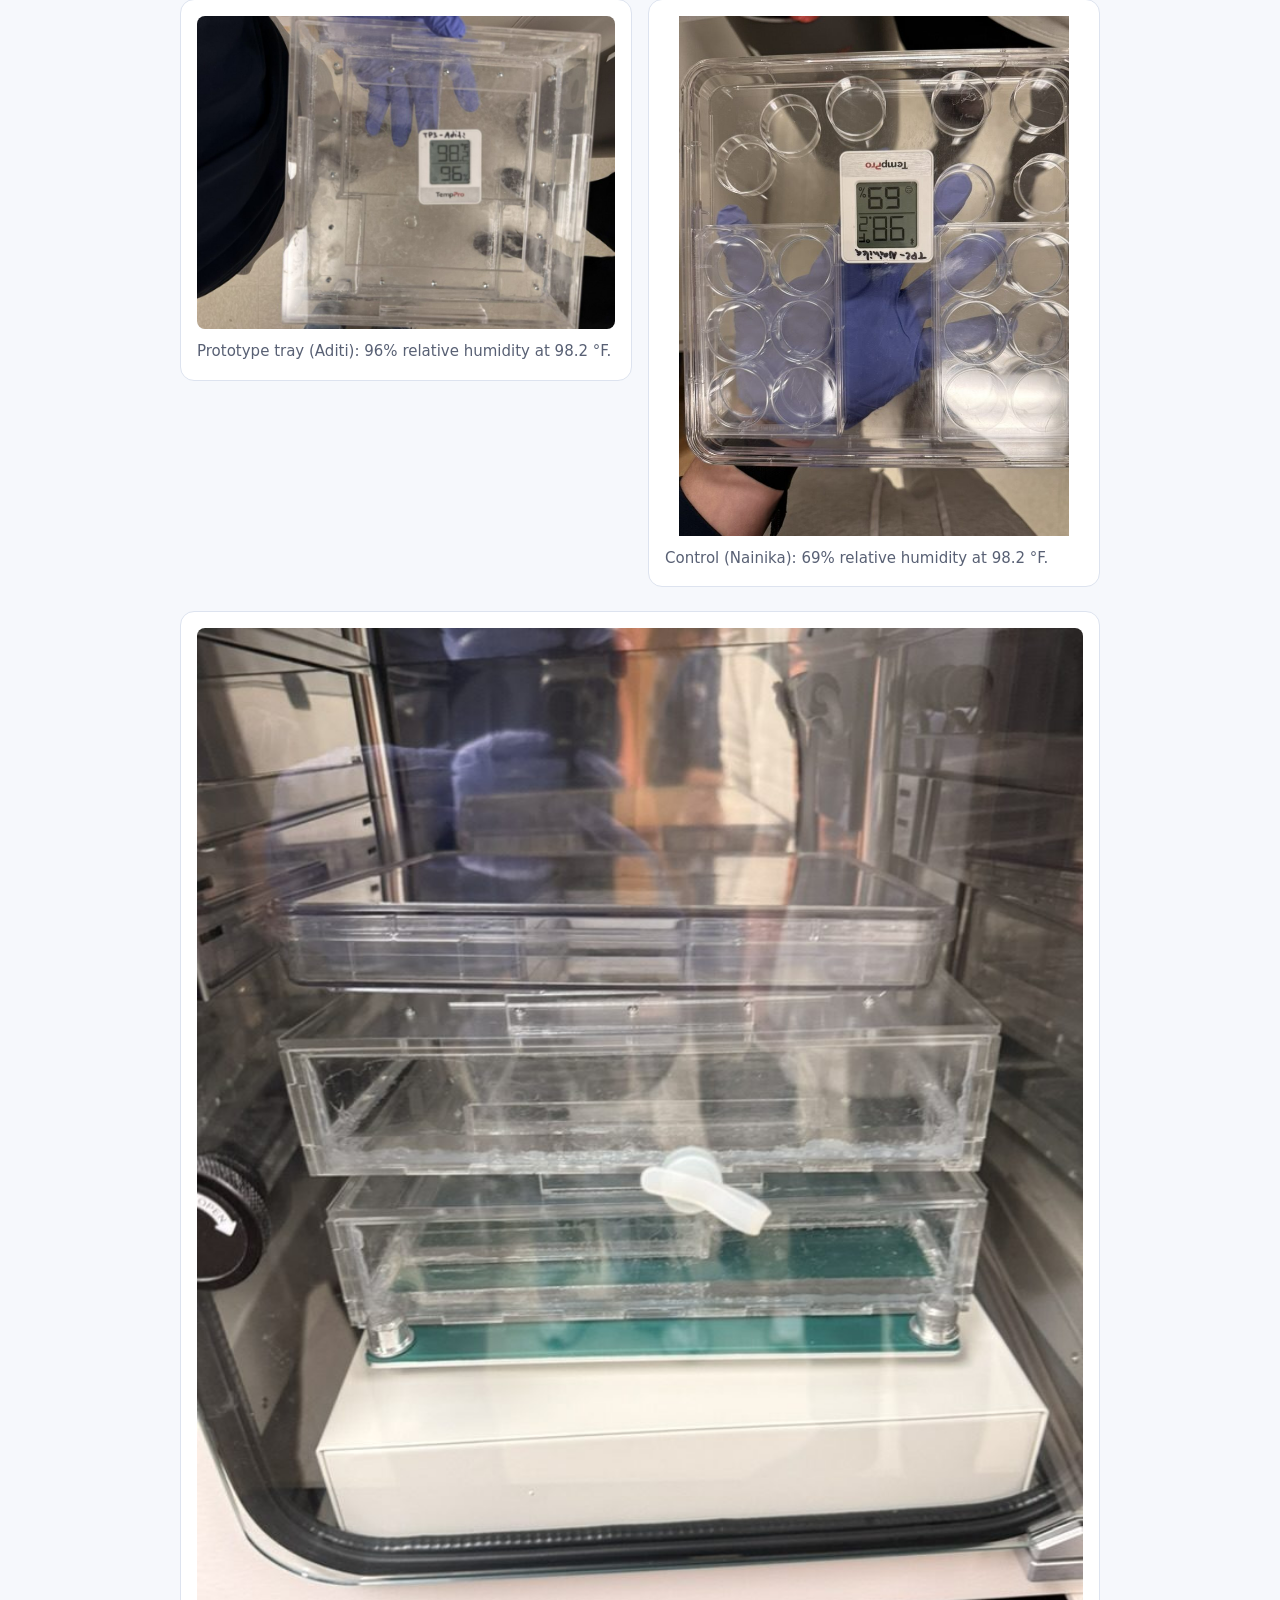
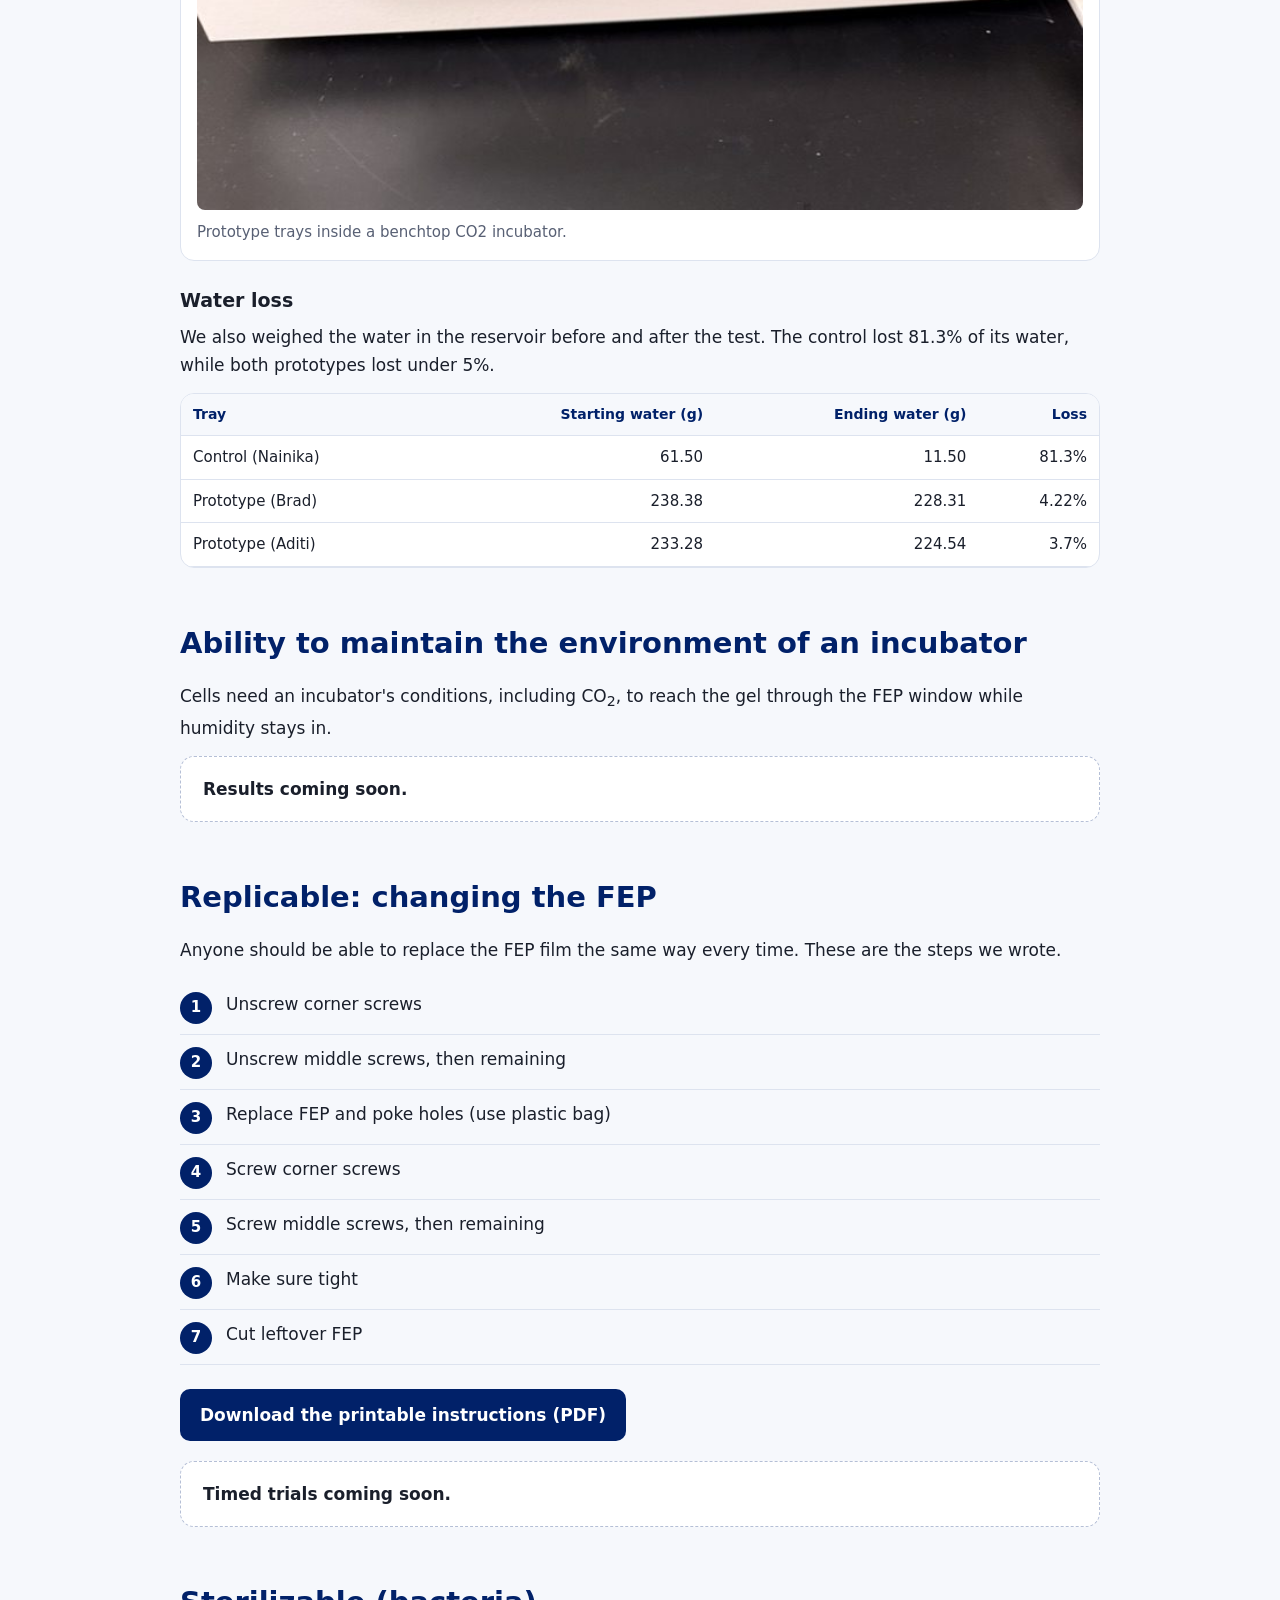
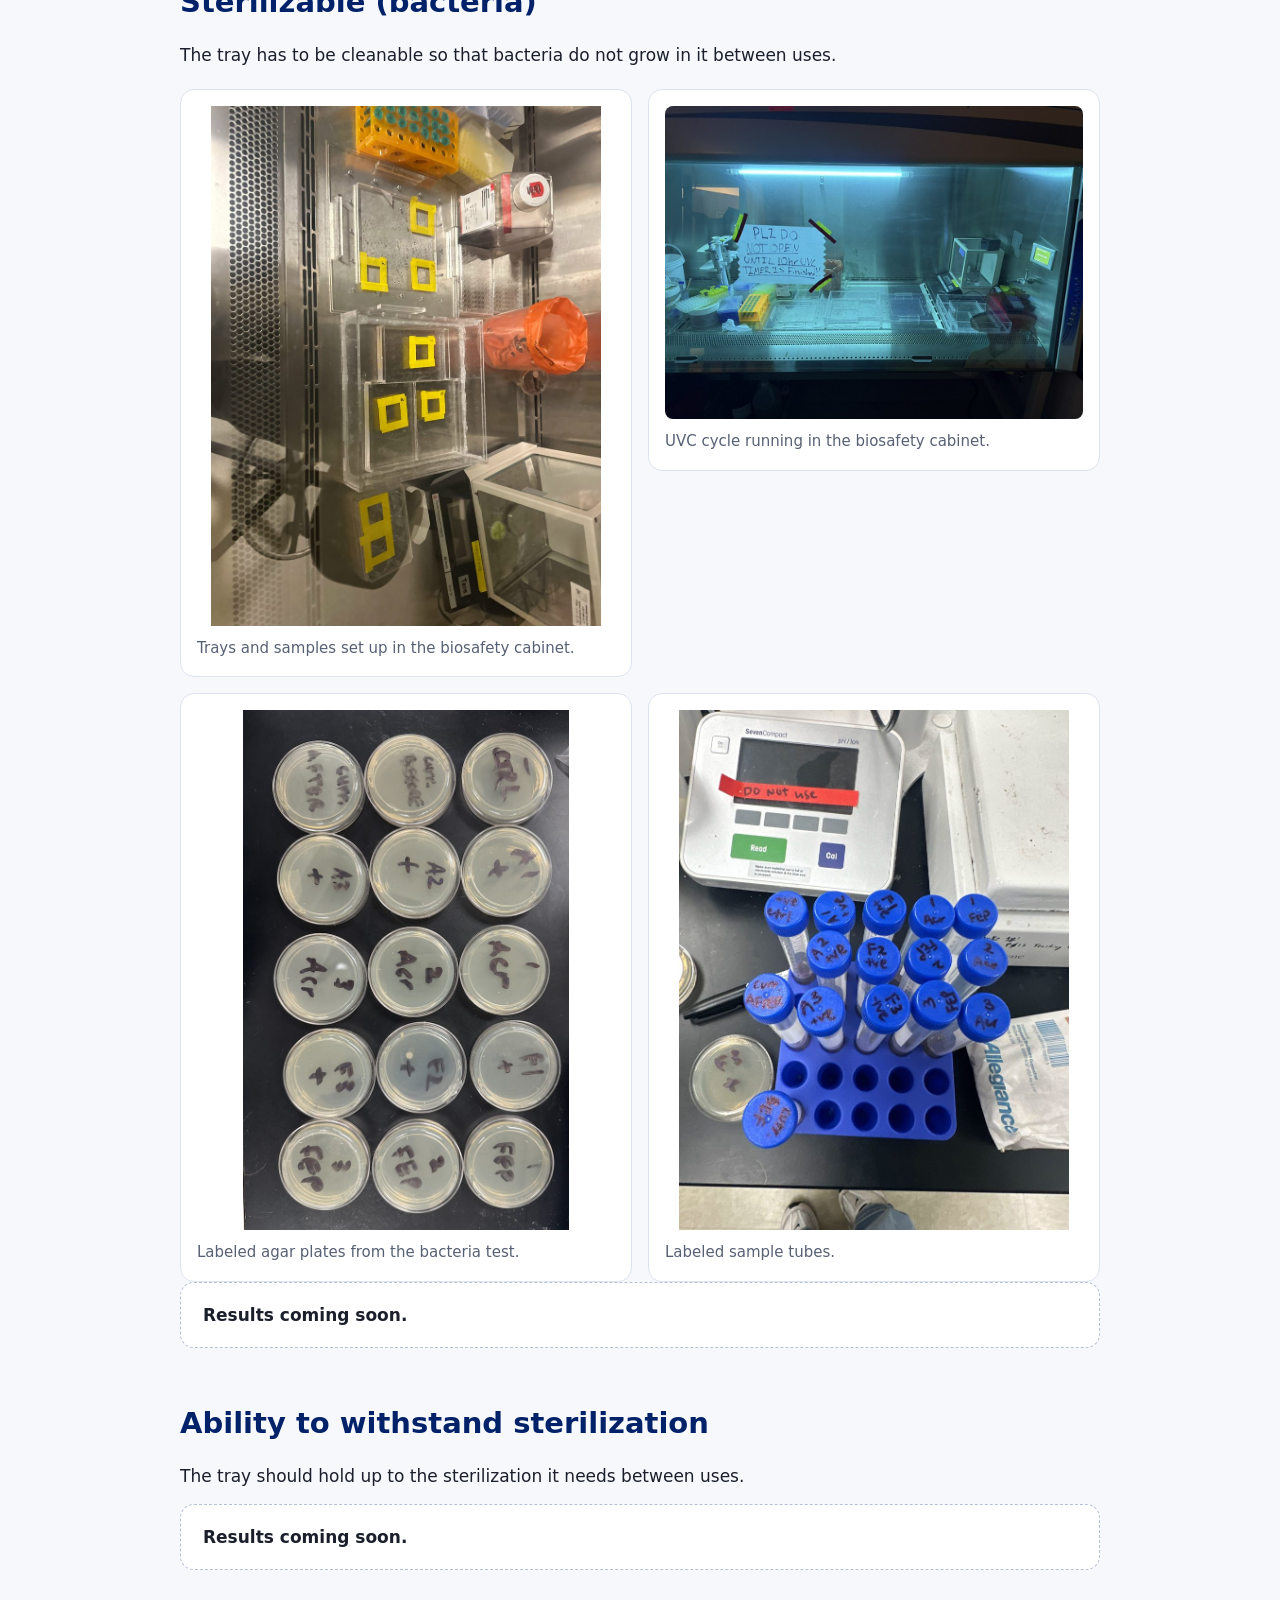
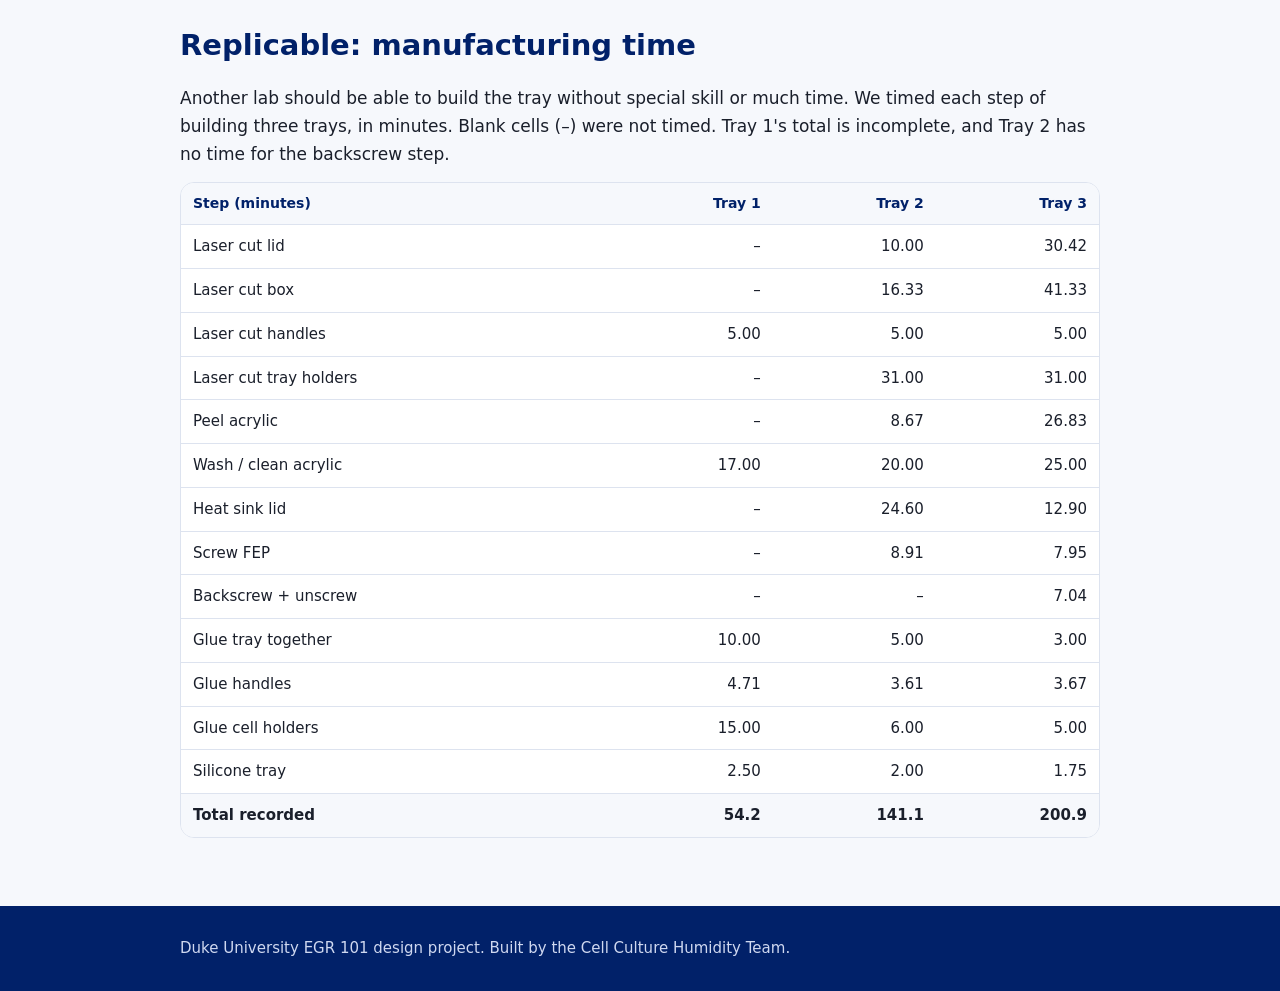
==== commit 03ad340a: "Add files via upload" ====
--- a/testing.html
+++ b/testing.html
@@ -1,4 +1,4 @@
-<!doctype html><html lang="en"><head><meta charset="utf-8"><meta name="viewport" content="width=device-width,initial-scale=1"><title>Testing | Cell Culture Tray to Trap Humidity</title><meta name="description" content="A humidity-retaining tray and lid with an FEP gas-exchange window for cell culture gels. Duke EGR 101 design project for Carolinas Cord Blood Bank."><link rel="stylesheet" href="style.css"></head><body><header><div class="wrap"><p class="eyebrow">Testing</p><h1>How we tested the tray</h1><p class="lead">Six tests, each tied to something the tray needs to do.</p></div></header><nav><div class="wrap"><a href="index.html" class="">Home</a><a href="testing.html" class="on">Testing</a></div></nav>
+<!doctype html><html lang="en"><head><meta charset="utf-8"><meta name="viewport" content="width=device-width,initial-scale=1"><title>Testing | Cell Culture Tray to Trap Humidity</title><meta name="description" content="A humidity-retaining tray and lid with an FEP gas-exchange window for cell culture gels. Duke EGR 101 design project for Carolinas Cord Blood Bank."><link rel="stylesheet" href="style.css"></head><body><header><div class="wrap"><p class="eyebrow">Testing</p><h1>How we tested the tray</h1><p class="lead">Six tests, each tied to something the tray needs to do.</p></div></header><nav><div class="wrap"><a href="index.html" class="">Home</a><a href="testing.html" class="on">Testing</a><a href="documents.html" class="">Documents</a></div></nav>
 <main class="wrap">
 <div class="toc"><a href="#self">Self-regulating</a><a href="#incubator">Maintains incubator environment</a><a href="#fep">Replicable: changing the FEP</a><a href="#sterile">Sterilizable</a><a href="#withstand">Withstands sterilization</a><a href="#time">Replicable: manufacturing time</a></div>
 
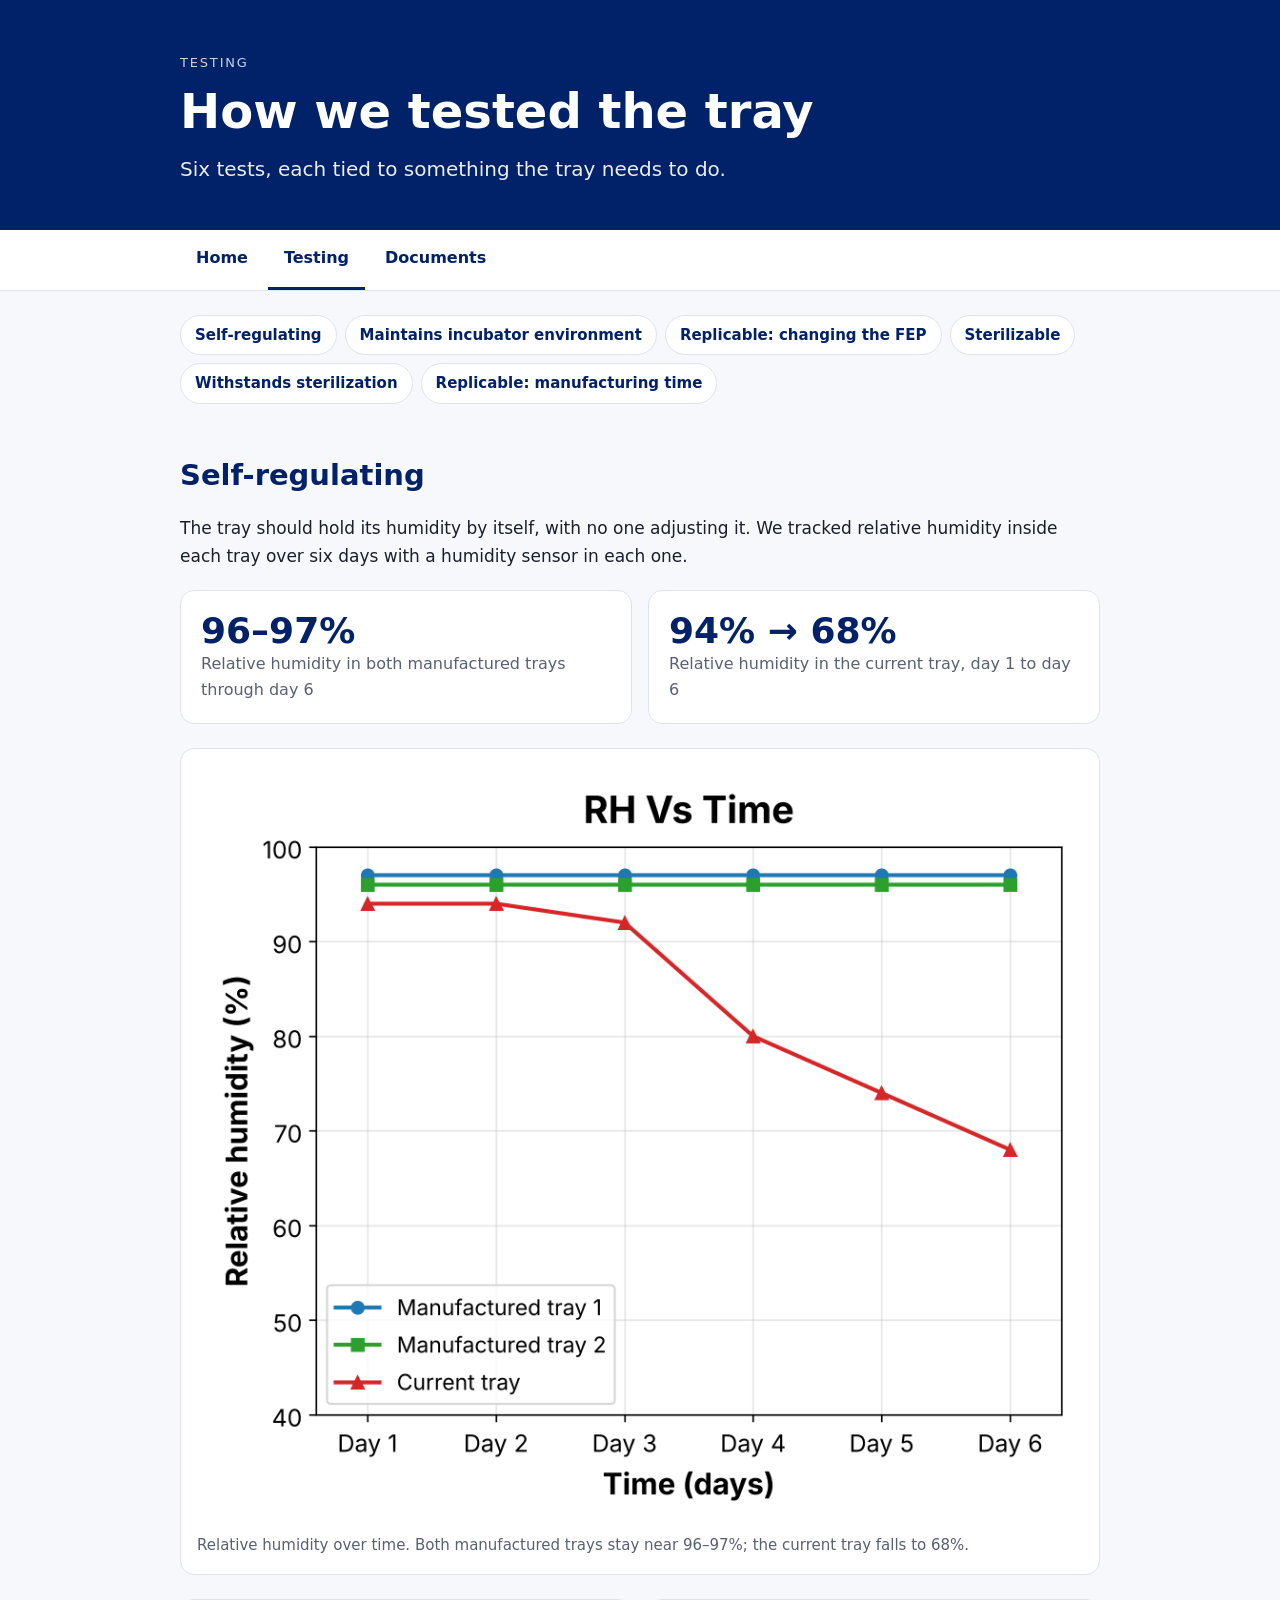
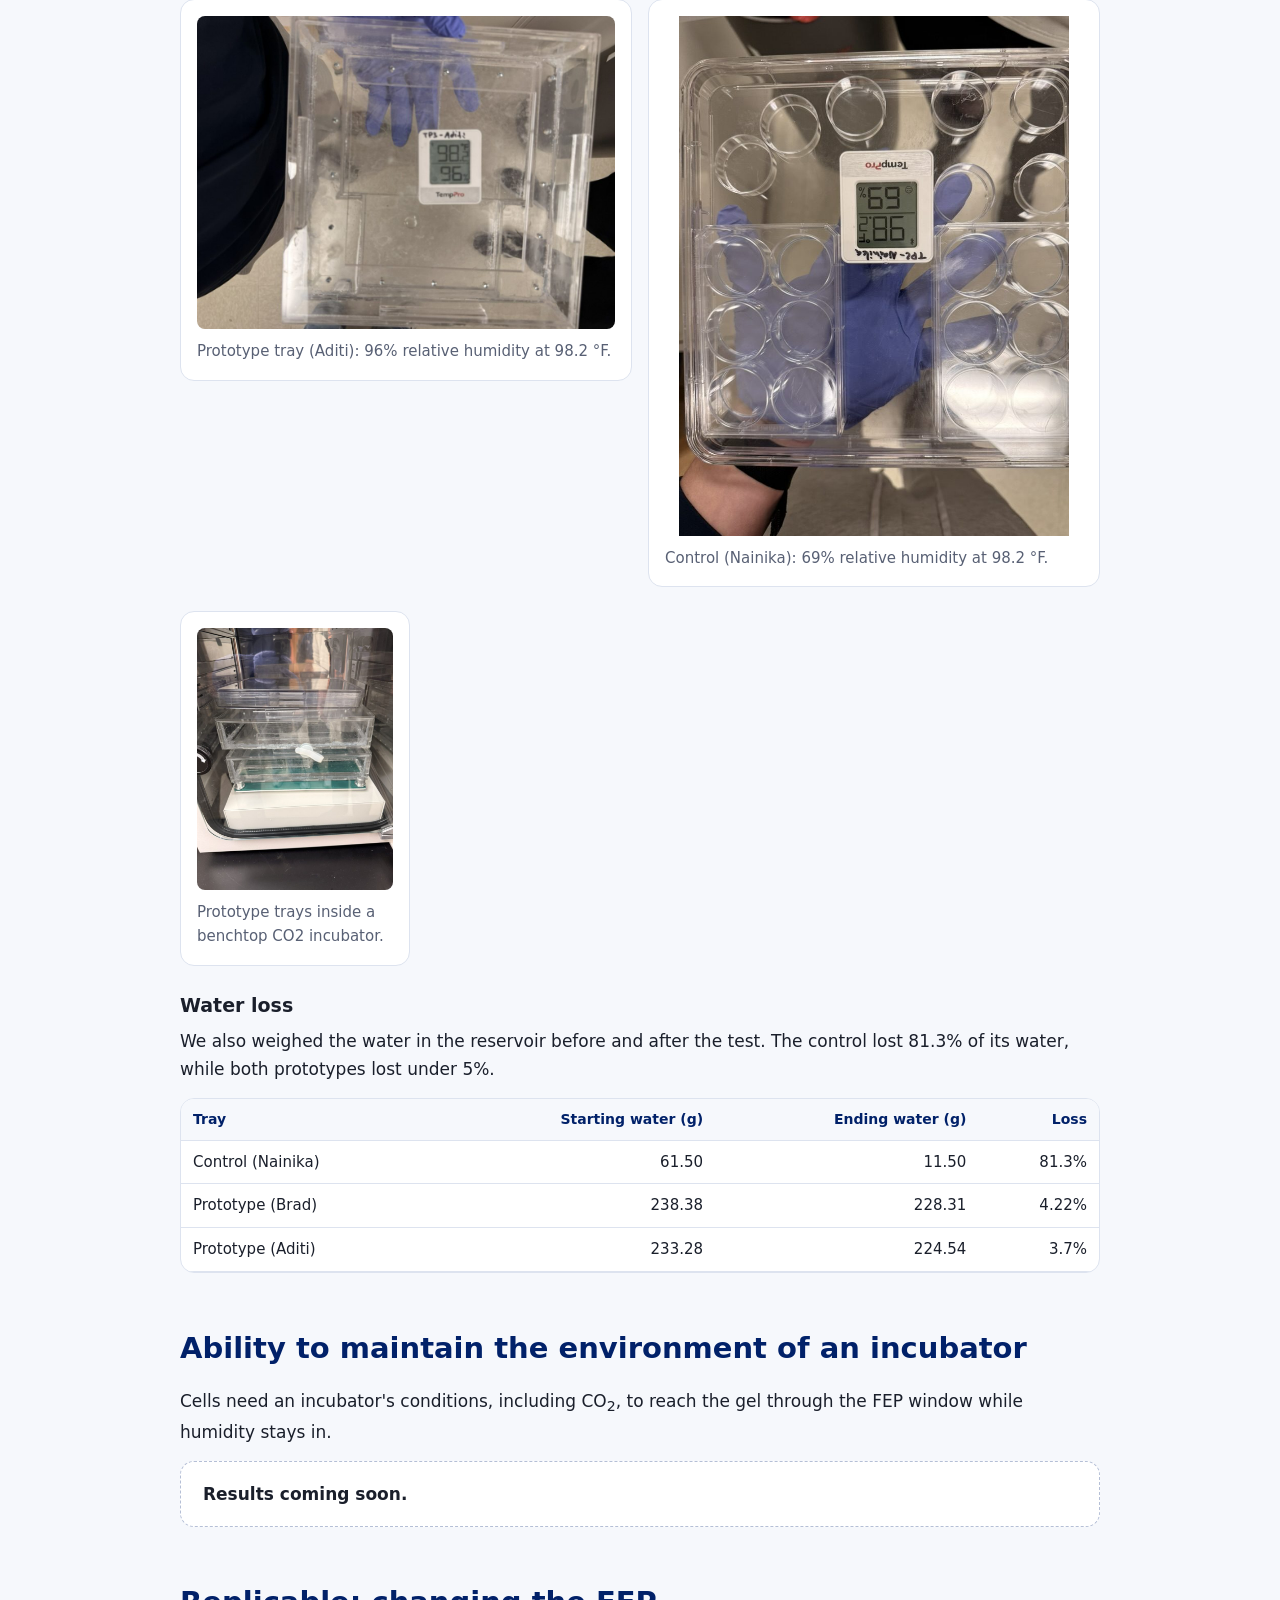
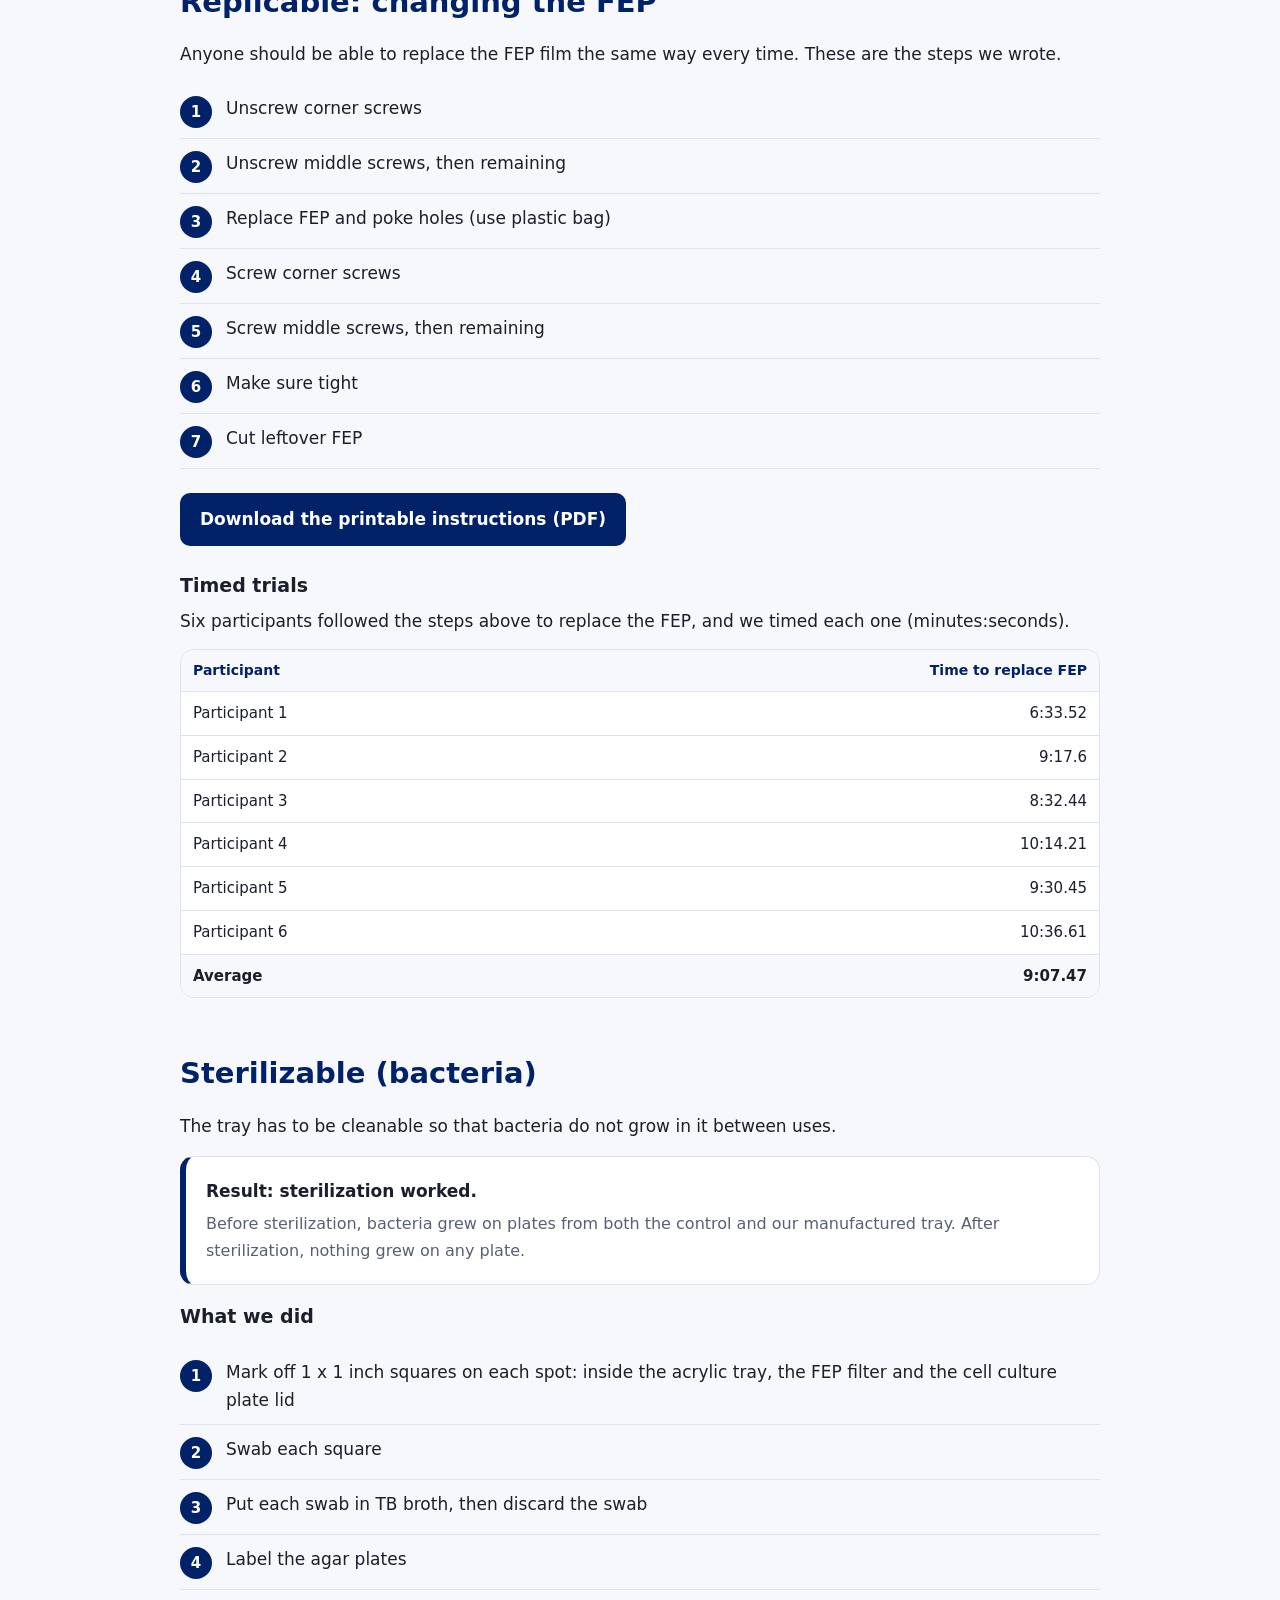
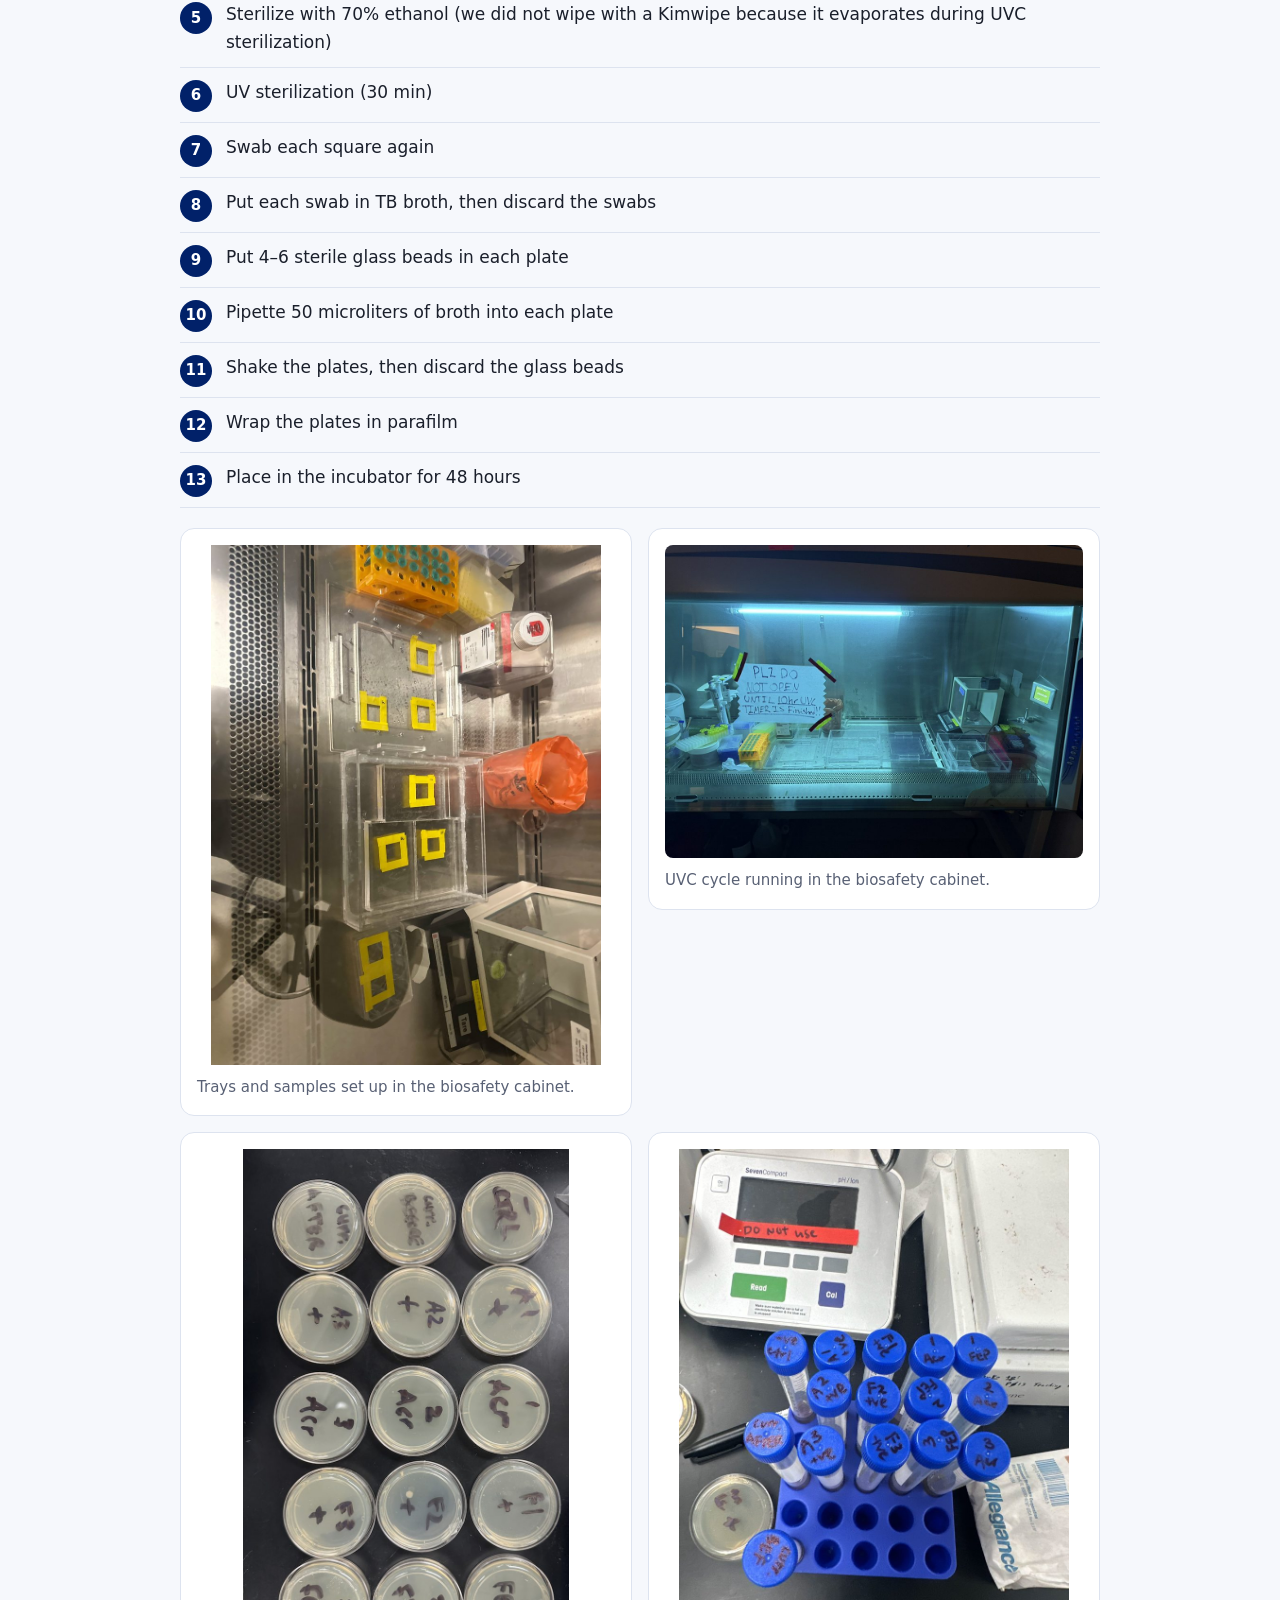
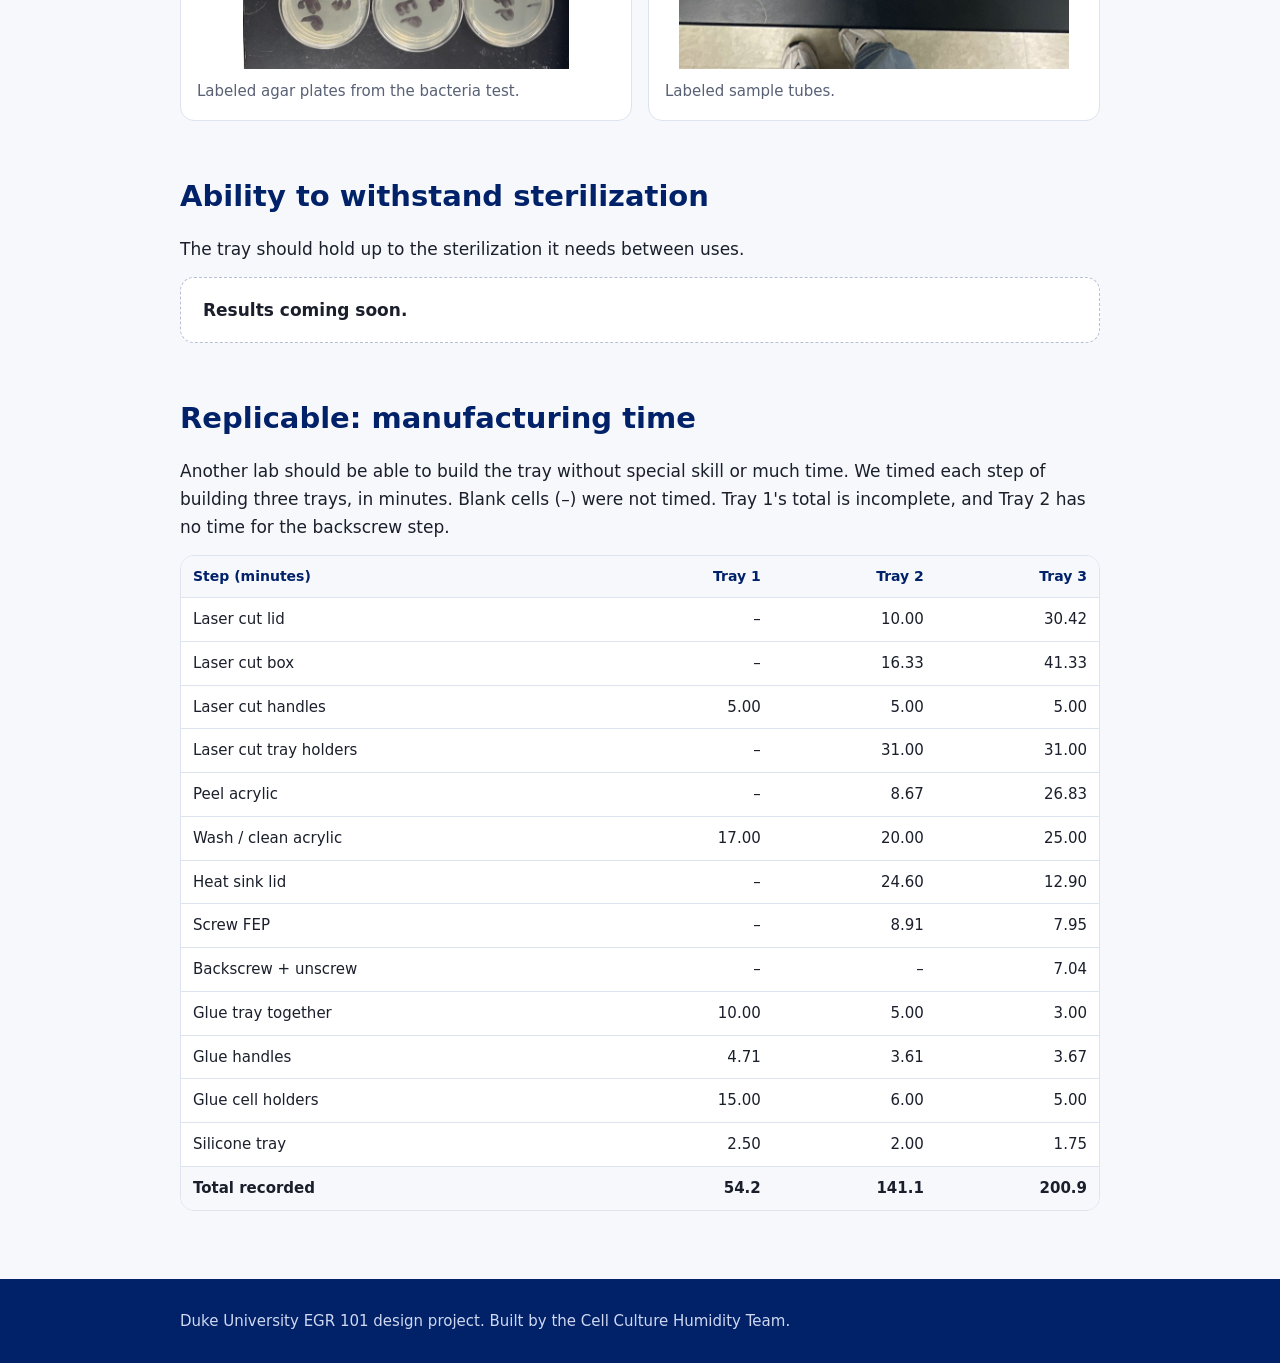
==== commit 3de60045: "Add files via upload" ====
--- a/testing.html
+++ b/testing.html
@@ -7,7 +7,7 @@
 <div class="grid"><div class="card"><div class="stat">96&ndash;97%</div><p>Relative humidity in both manufactured trays through day 6</p></div><div class="card"><div class="stat">94% &rarr; 68%</div><p>Relative humidity in the current tray, day 1 to day 6</p></div></div>
 <figure><img src="humidity-graph.png" alt="Line graph of relative humidity versus day for two manufactured trays and the current tray"><figcaption>Relative humidity over time. Both manufactured trays stay near 96&ndash;97%; the current tray falls to 68%.</figcaption></figure>
 <div class="two" style="margin-top:20px"><figure><img src="hum_aditi.jpg" alt="Prototype tray with a TempPro sensor reading 96 percent humidity and 98.2 degrees F"><figcaption>Prototype tray (Aditi): 96% relative humidity at 98.2 &deg;F.</figcaption></figure><figure><img src="hum_nainika.jpg" alt="Control tray with a TempPro sensor reading 69 percent humidity and 98.2 degrees F"><figcaption>Control (Nainika): 69% relative humidity at 98.2 &deg;F.</figcaption></figure></div>
-<figure><img src="incubator.jpg" alt="Prototype trays stacked inside a benchtop CO2 incubator"><figcaption>Prototype trays inside a benchtop CO2 incubator.</figcaption></figure>
+<figure style="max-width:230px;margin-left:0"><img src="incubator.jpg" alt="Prototype trays stacked inside a benchtop CO2 incubator"><figcaption>Prototype trays inside a benchtop CO2 incubator.</figcaption></figure>
 <h3>Water loss</h3>
 <p>We also weighed the water in the reservoir before and after the test. The control lost 81.3% of its water, while both prototypes lost under 5%.</p>
 <div class="tw"><table style="min-width:0"><tr><th>Tray</th><th>Starting water (g)</th><th>Ending water (g)</th><th>Loss</th></tr><tr><td>Control (Nainika)</td><td>61.50</td><td>11.50</td><td>81.3%</td></tr><tr><td>Prototype (Brad)</td><td>238.38</td><td>228.31</td><td>4.22%</td></tr><tr><td>Prototype (Aditi)</td><td>233.28</td><td>224.54</td><td>3.7%</td></tr></table></div>
@@ -22,13 +22,17 @@
 <p>Anyone should be able to replace the FEP film the same way every time. These are the steps we wrote.</p>
 <ol class="steps"><li>Unscrew corner screws</li><li>Unscrew middle screws, then remaining</li><li>Replace FEP and poke holes (use plastic bag)</li><li>Screw corner screws</li><li>Screw middle screws, then remaining</li><li>Make sure tight</li><li>Cut leftover FEP</li></ol>
 <a class="btn" href="FEP_Filter_Instructions.pdf">Download the printable instructions (PDF)</a>
-<div class="pending" style="margin-top:20px"><strong>Timed trials coming soon.</strong></div>
+<h3 style="margin-top:24px">Timed trials</h3>
+<p>Six participants followed the steps above to replace the FEP, and we timed each one (minutes:seconds).</p>
+<div class="tw"><table style="min-width:0"><tr><th>Participant</th><th>Time to replace FEP</th></tr><tr><td>Participant 1</td><td>6:33.52</td></tr><tr><td>Participant 2</td><td>9:17.6</td></tr><tr><td>Participant 3</td><td>8:32.44</td></tr><tr><td>Participant 4</td><td>10:14.21</td></tr><tr><td>Participant 5</td><td>9:30.45</td></tr><tr><td>Participant 6</td><td>10:36.61</td></tr><tr class="tot"><td>Average</td><td>9:07.47</td></tr></table></div>
 </section>
 
 <section id="sterile"><h2>Sterilizable (bacteria)</h2>
 <p>The tray has to be cleanable so that bacteria do not grow in it between uses.</p>
+<div class="card" style="margin:16px 0;border-left:6px solid var(--blue)"><strong>Result: sterilization worked.</strong><p style="margin-top:6px">Before sterilization, bacteria grew on plates from both the control and our manufactured tray. After sterilization, nothing grew on any plate.</p></div>
+<h3>What we did</h3>
+<ol class="steps"><li>Mark off 1 x 1 inch squares on each spot: inside the acrylic tray, the FEP filter and the cell culture plate lid</li><li>Swab each square</li><li>Put each swab in TB broth, then discard the swab</li><li>Label the agar plates</li><li>Sterilize with 70% ethanol (we did not wipe with a Kimwipe because it evaporates during UVC sterilization)</li><li>UV sterilization (30 min)</li><li>Swab each square again</li><li>Put each swab in TB broth, then discard the swabs</li><li>Put 4&ndash;6 sterile glass beads in each plate</li><li>Pipette 50 microliters of broth into each plate</li><li>Shake the plates, then discard the glass beads</li><li>Wrap the plates in parafilm</li><li>Place in the incubator for 48 hours</li></ol>
 <div class="two" style="margin-top:20px"><figure><img src="bac_hood.jpg" alt="Prototype trays and sample containers inside the biosafety cabinet"><figcaption>Trays and samples set up in the biosafety cabinet.</figcaption></figure><figure><img src="bac_cabinet.jpg" alt="Biosafety cabinet with the UVC light on and a sign asking people not to open it until the 10 hour timer finishes"><figcaption>UVC cycle running in the biosafety cabinet.</figcaption></figure><figure><img src="bac_plates.jpg" alt="Fifteen labeled agar plates"><figcaption>Labeled agar plates from the bacteria test.</figcaption></figure><figure><img src="bac_tubes.jpg" alt="Rack of labeled sample tubes"><figcaption>Labeled sample tubes.</figcaption></figure></div>
-<div class="pending"><strong>Results coming soon.</strong></div>
 </section>
 
 <section id="withstand"><h2>Ability to withstand sterilization</h2>
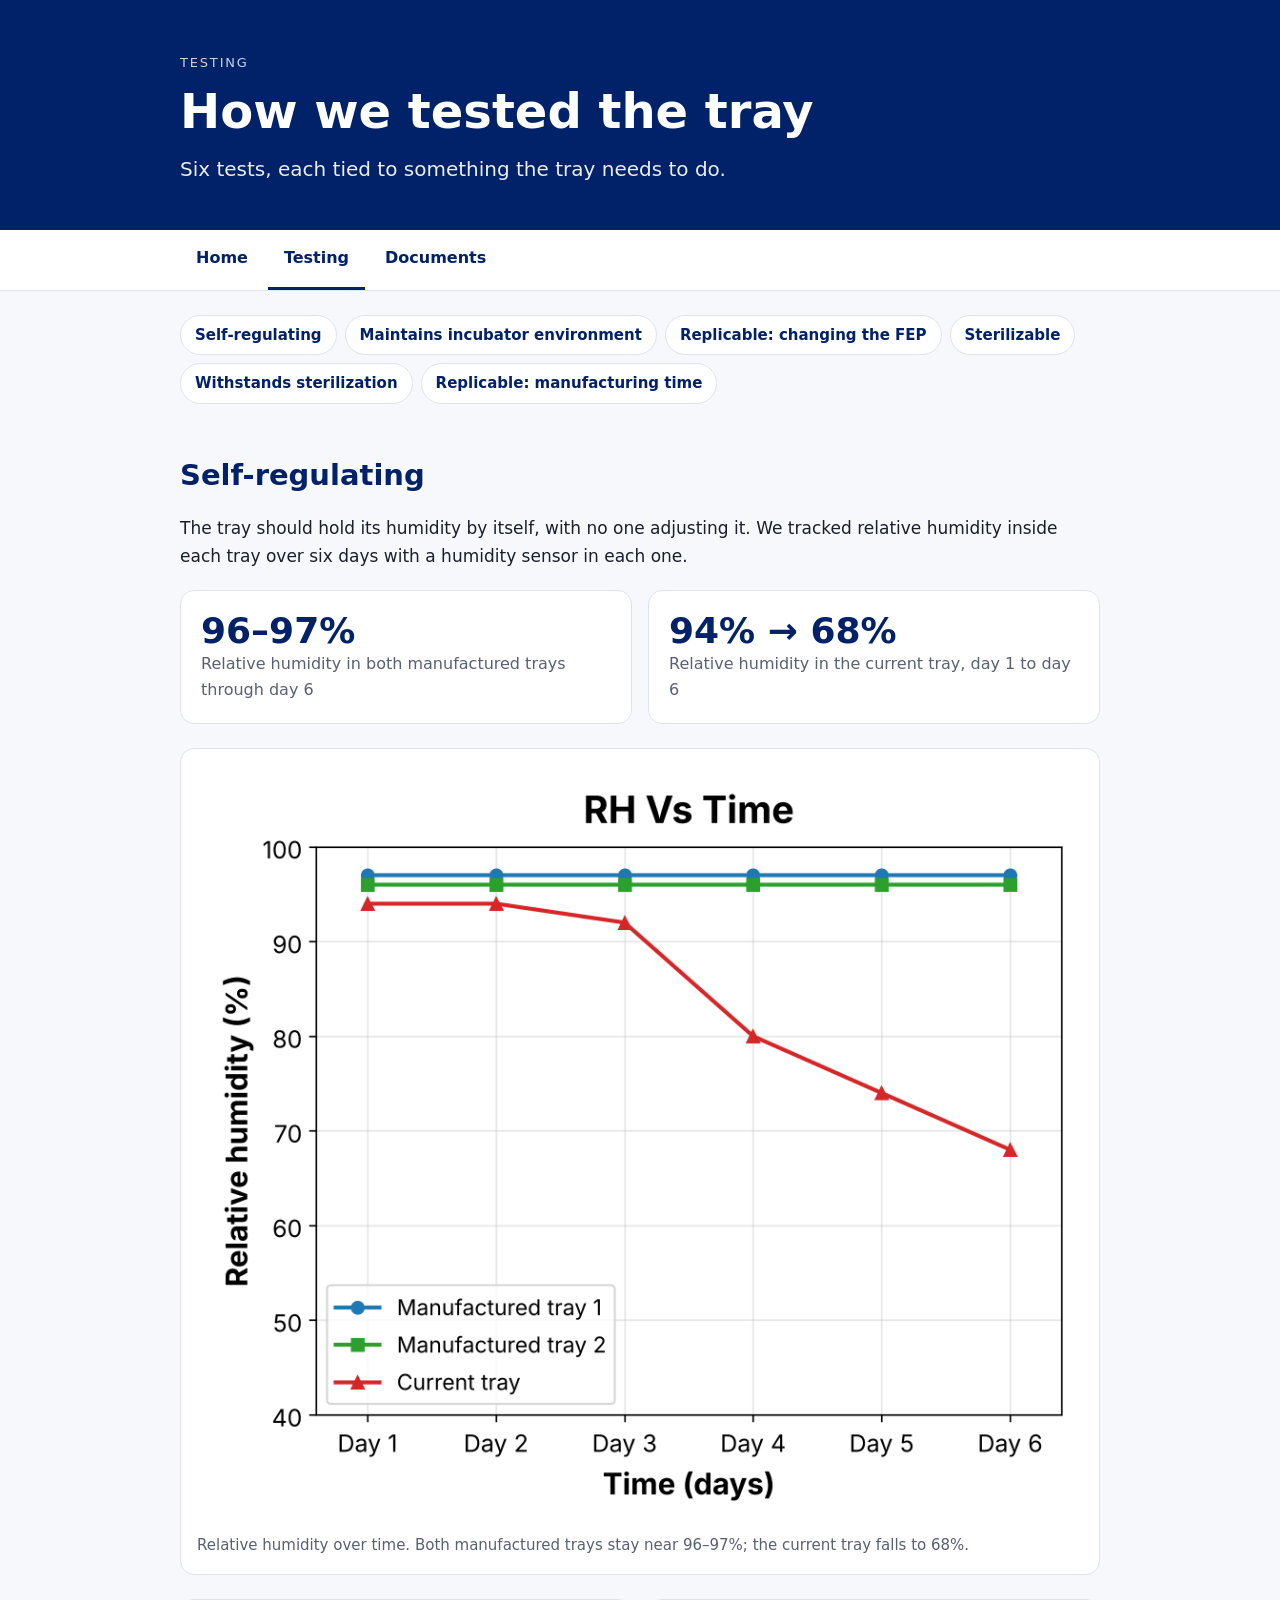
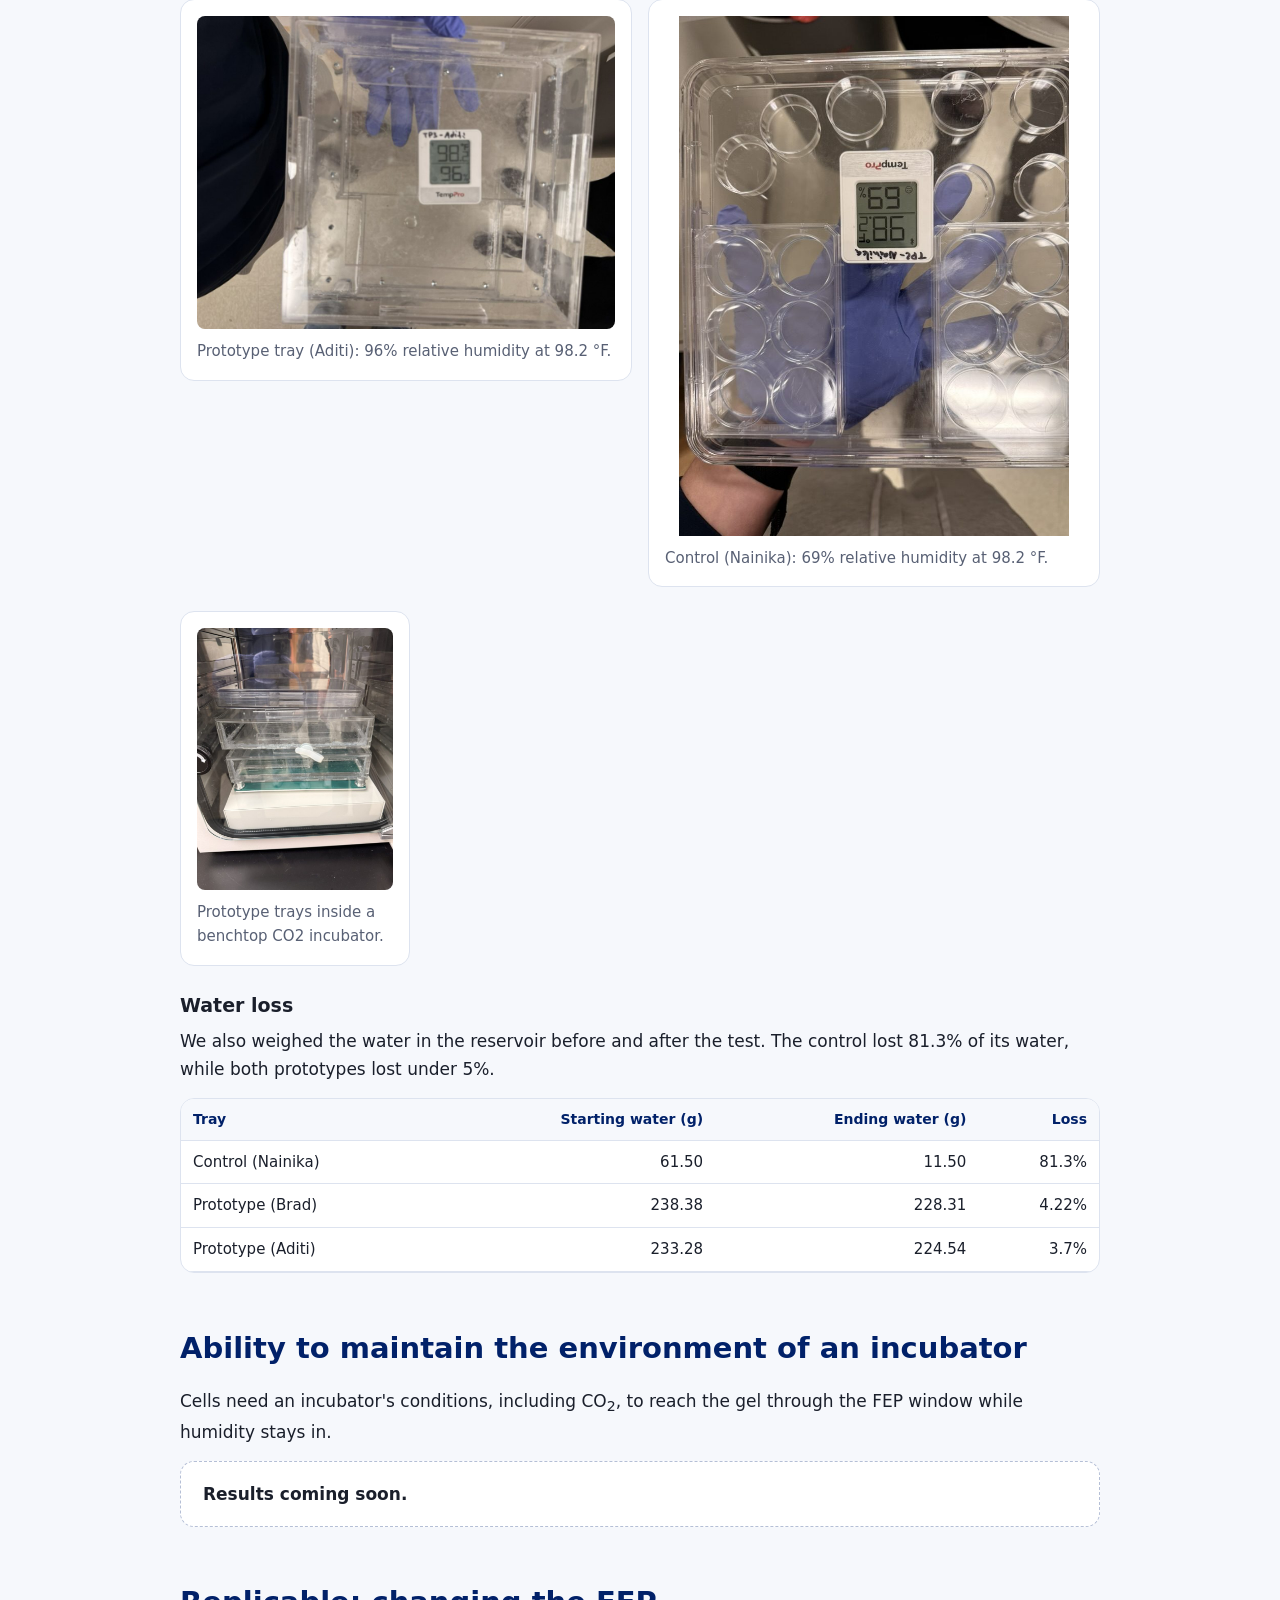
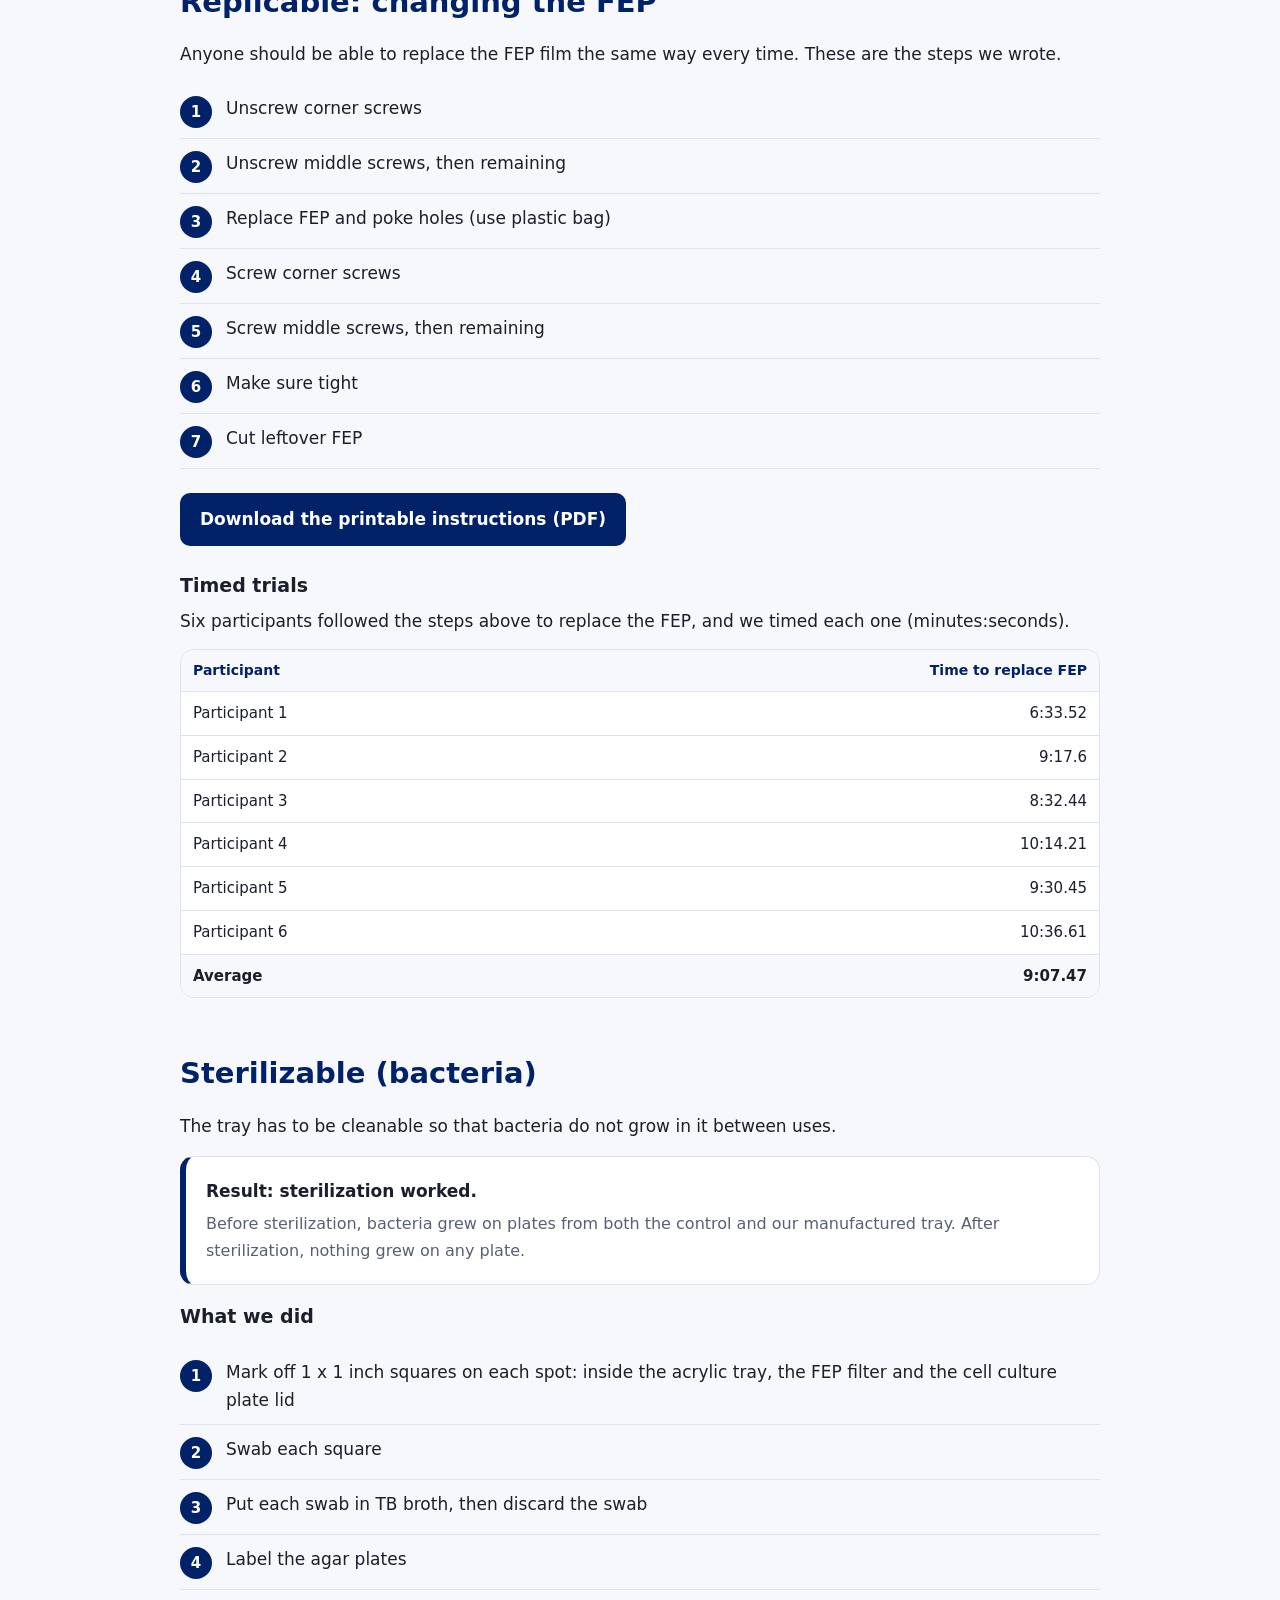
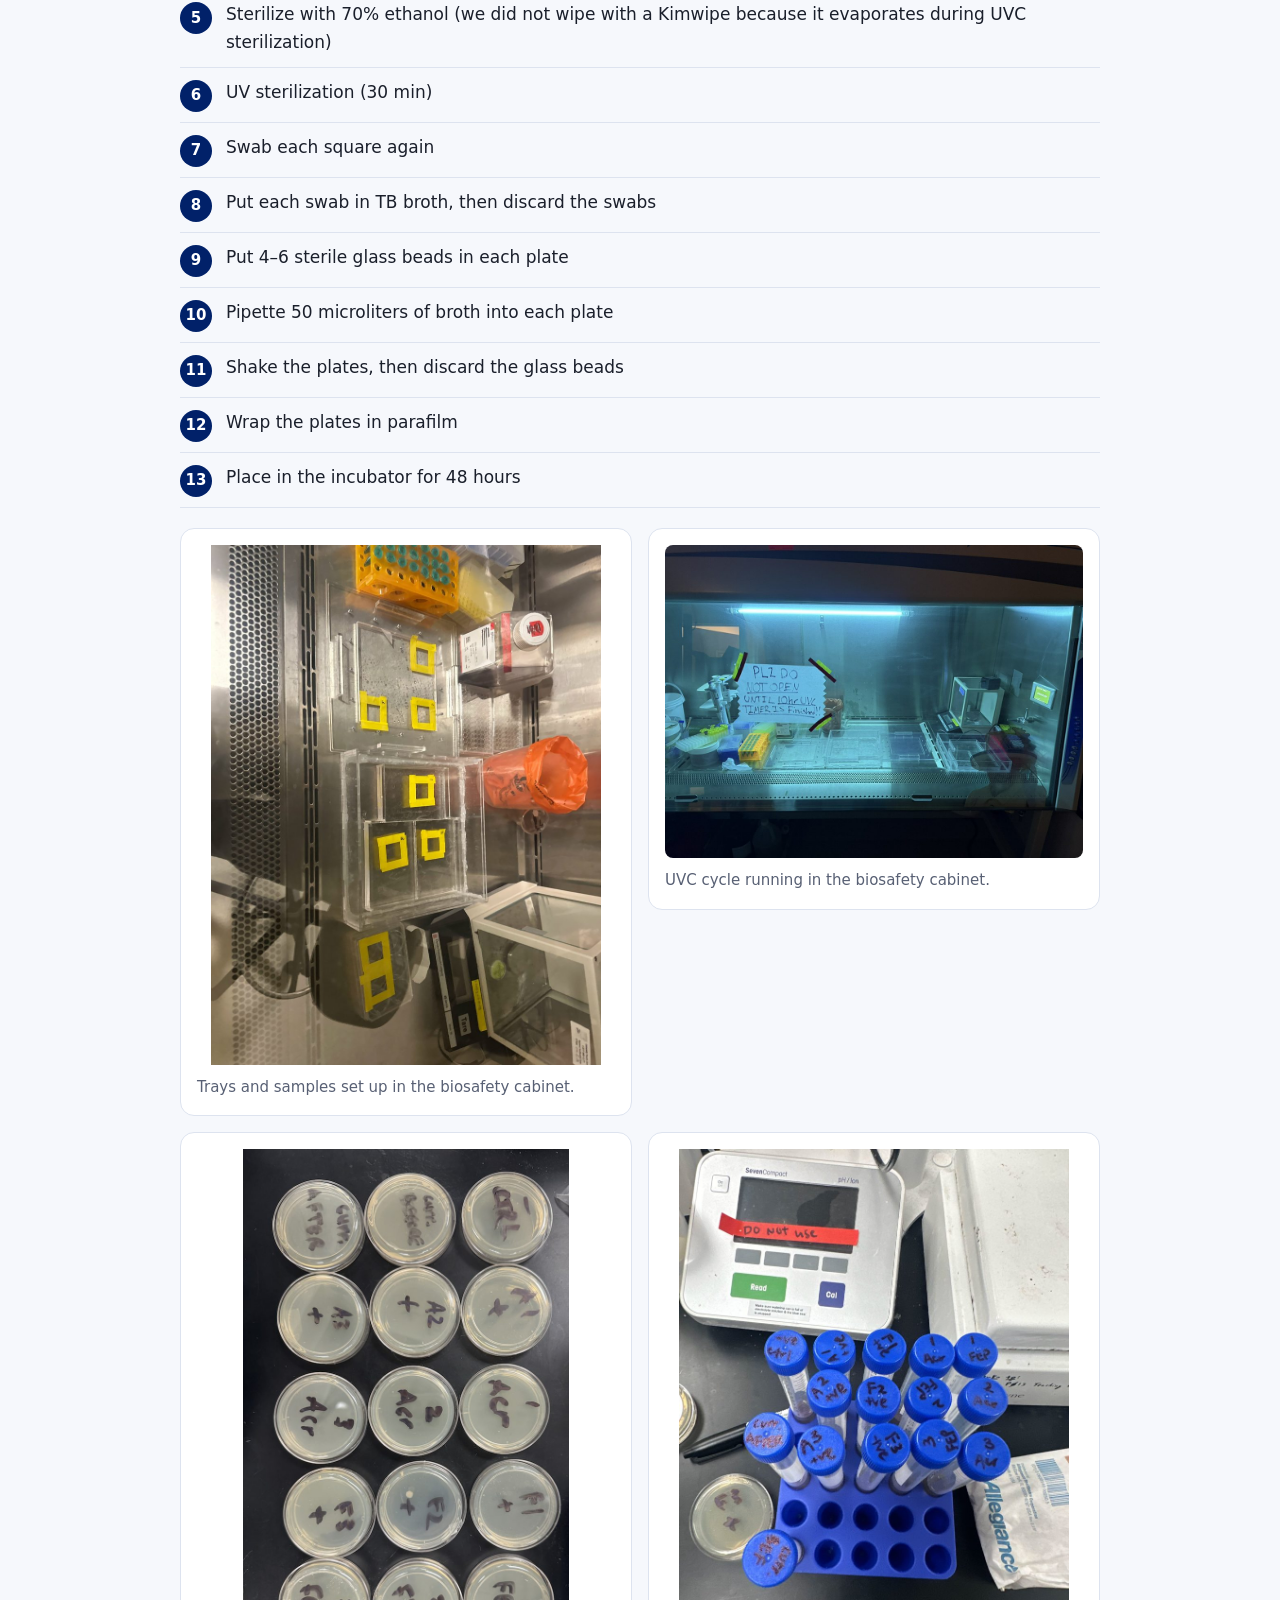
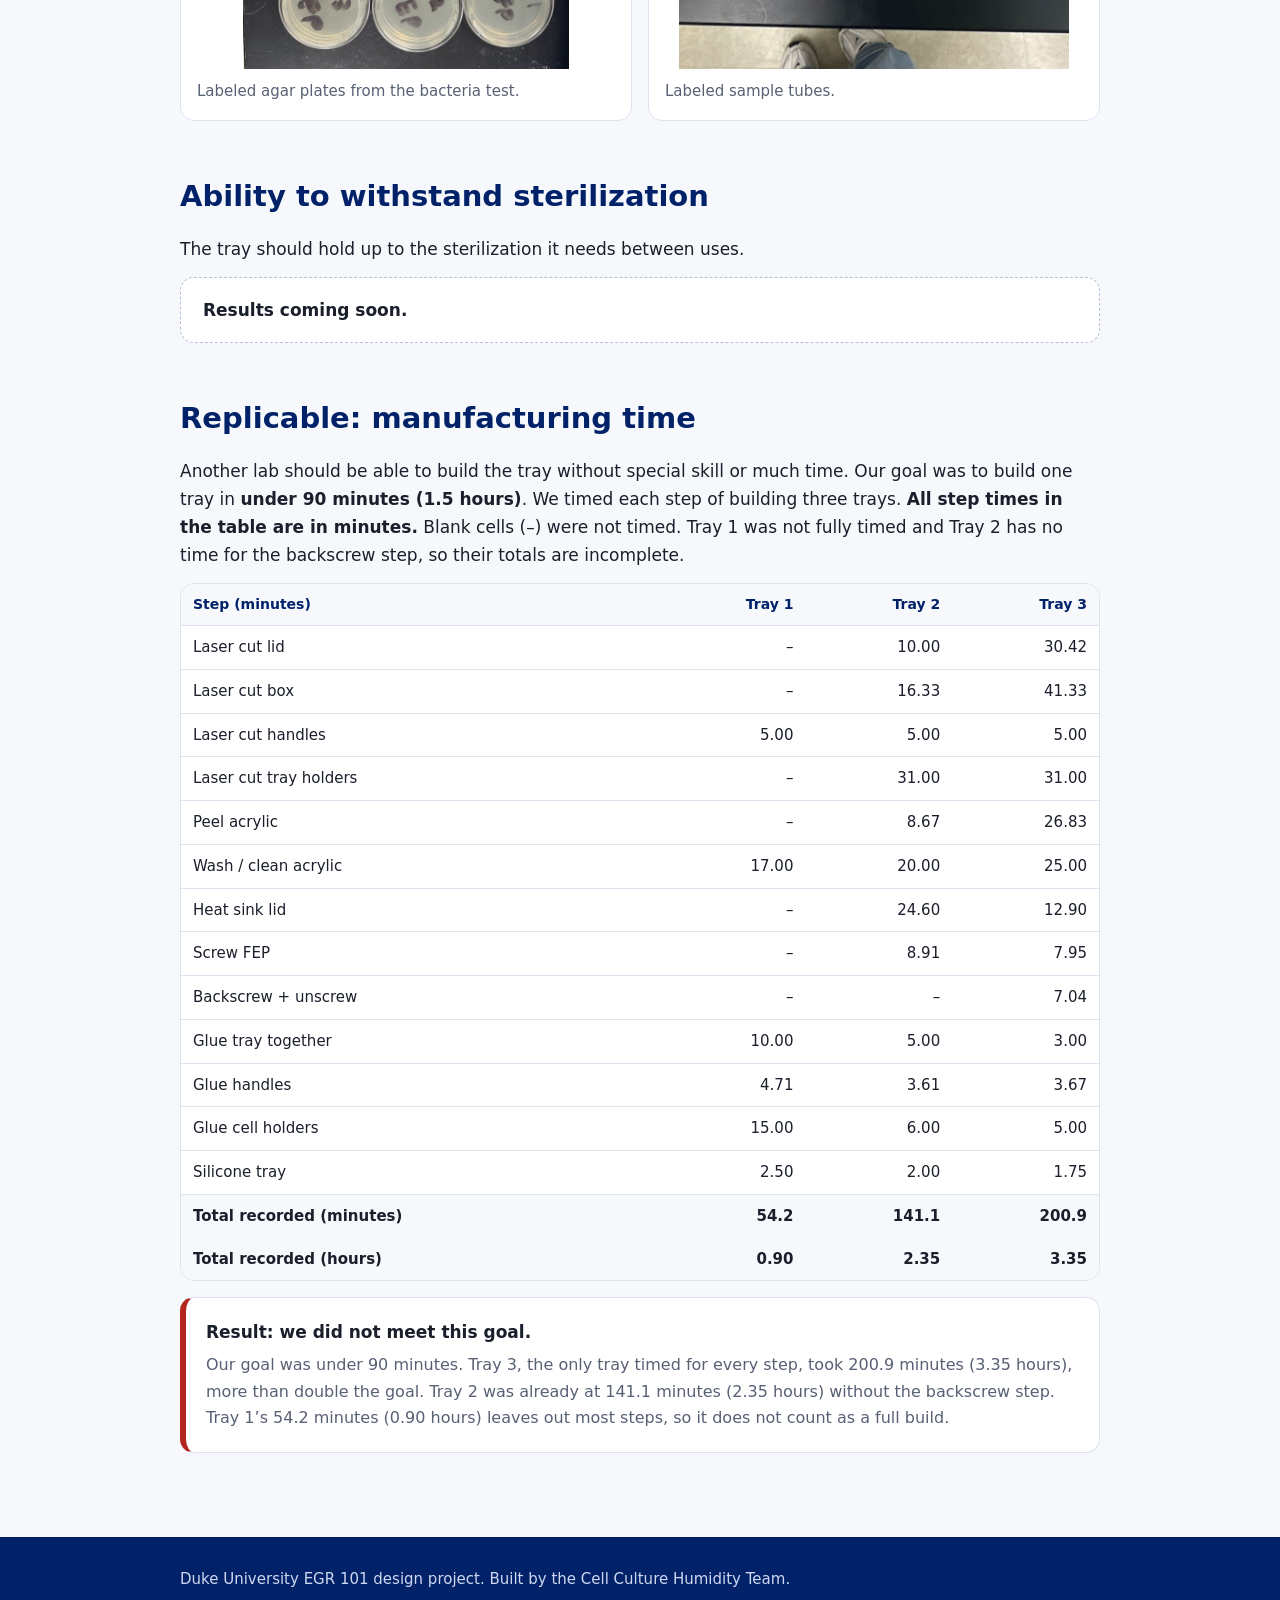
==== commit e3529965: "Add files via upload" ====
--- a/testing.html
+++ b/testing.html
@@ -41,7 +41,8 @@
 </section>
 
 <section id="time"><h2>Replicable: manufacturing time</h2>
-<p>Another lab should be able to build the tray without special skill or much time. We timed each step of building three trays, in minutes. Blank cells (&ndash;) were not timed. Tray 1's total is incomplete, and Tray 2 has no time for the backscrew step.</p>
-<div class="tw"><table><tr><th>Step (minutes)</th><th>Tray 1</th><th>Tray 2</th><th>Tray 3</th></tr><tr><td>Laser cut lid</td><td>&ndash;</td><td>10.00</td><td>30.42</td></tr><tr><td>Laser cut box</td><td>&ndash;</td><td>16.33</td><td>41.33</td></tr><tr><td>Laser cut handles</td><td>5.00</td><td>5.00</td><td>5.00</td></tr><tr><td>Laser cut tray holders</td><td>&ndash;</td><td>31.00</td><td>31.00</td></tr><tr><td>Peel acrylic</td><td>&ndash;</td><td>8.67</td><td>26.83</td></tr><tr><td>Wash / clean acrylic</td><td>17.00</td><td>20.00</td><td>25.00</td></tr><tr><td>Heat sink lid</td><td>&ndash;</td><td>24.60</td><td>12.90</td></tr><tr><td>Screw FEP</td><td>&ndash;</td><td>8.91</td><td>7.95</td></tr><tr><td>Backscrew + unscrew</td><td>&ndash;</td><td>&ndash;</td><td>7.04</td></tr><tr><td>Glue tray together</td><td>10.00</td><td>5.00</td><td>3.00</td></tr><tr><td>Glue handles</td><td>4.71</td><td>3.61</td><td>3.67</td></tr><tr><td>Glue cell holders</td><td>15.00</td><td>6.00</td><td>5.00</td></tr><tr><td>Silicone tray</td><td>2.50</td><td>2.00</td><td>1.75</td></tr><tr class="tot"><td>Total recorded</td><td>54.2</td><td>141.1</td><td>200.9</td></tr></table></div>
+<p>Another lab should be able to build the tray without special skill or much time. Our goal was to build one tray in <strong>under 90 minutes (1.5 hours)</strong>. We timed each step of building three trays. <strong>All step times in the table are in minutes.</strong> Blank cells (&ndash;) were not timed. Tray 1 was not fully timed and Tray 2 has no time for the backscrew step, so their totals are incomplete.</p>
+<div class="tw"><table><tr><th>Step (minutes)</th><th>Tray 1</th><th>Tray 2</th><th>Tray 3</th></tr><tr><td>Laser cut lid</td><td>&ndash;</td><td>10.00</td><td>30.42</td></tr><tr><td>Laser cut box</td><td>&ndash;</td><td>16.33</td><td>41.33</td></tr><tr><td>Laser cut handles</td><td>5.00</td><td>5.00</td><td>5.00</td></tr><tr><td>Laser cut tray holders</td><td>&ndash;</td><td>31.00</td><td>31.00</td></tr><tr><td>Peel acrylic</td><td>&ndash;</td><td>8.67</td><td>26.83</td></tr><tr><td>Wash / clean acrylic</td><td>17.00</td><td>20.00</td><td>25.00</td></tr><tr><td>Heat sink lid</td><td>&ndash;</td><td>24.60</td><td>12.90</td></tr><tr><td>Screw FEP</td><td>&ndash;</td><td>8.91</td><td>7.95</td></tr><tr><td>Backscrew + unscrew</td><td>&ndash;</td><td>&ndash;</td><td>7.04</td></tr><tr><td>Glue tray together</td><td>10.00</td><td>5.00</td><td>3.00</td></tr><tr><td>Glue handles</td><td>4.71</td><td>3.61</td><td>3.67</td></tr><tr><td>Glue cell holders</td><td>15.00</td><td>6.00</td><td>5.00</td></tr><tr><td>Silicone tray</td><td>2.50</td><td>2.00</td><td>1.75</td></tr><tr class="tot"><td>Total recorded (minutes)</td><td>54.2</td><td>141.1</td><td>200.9</td></tr><tr class="tot"><td>Total recorded (hours)</td><td>0.90</td><td>2.35</td><td>3.35</td></tr></table></div>
+<div class="card" style="margin:16px 0;border-left:6px solid #b3261e"><strong>Result: we did not meet this goal.</strong><p style="margin-top:6px">Our goal was under 90 minutes. Tray 3, the only tray timed for every step, took 200.9 minutes (3.35 hours), more than double the goal. Tray 2 was already at 141.1 minutes (2.35 hours) without the backscrew step. Tray 1&rsquo;s 54.2 minutes (0.90 hours) leaves out most steps, so it does not count as a full build.</p></div>
 </section>
 </main><footer><div class="wrap">Duke University EGR 101 design project. Built by the Cell Culture Humidity Team.</div></footer></body></html>
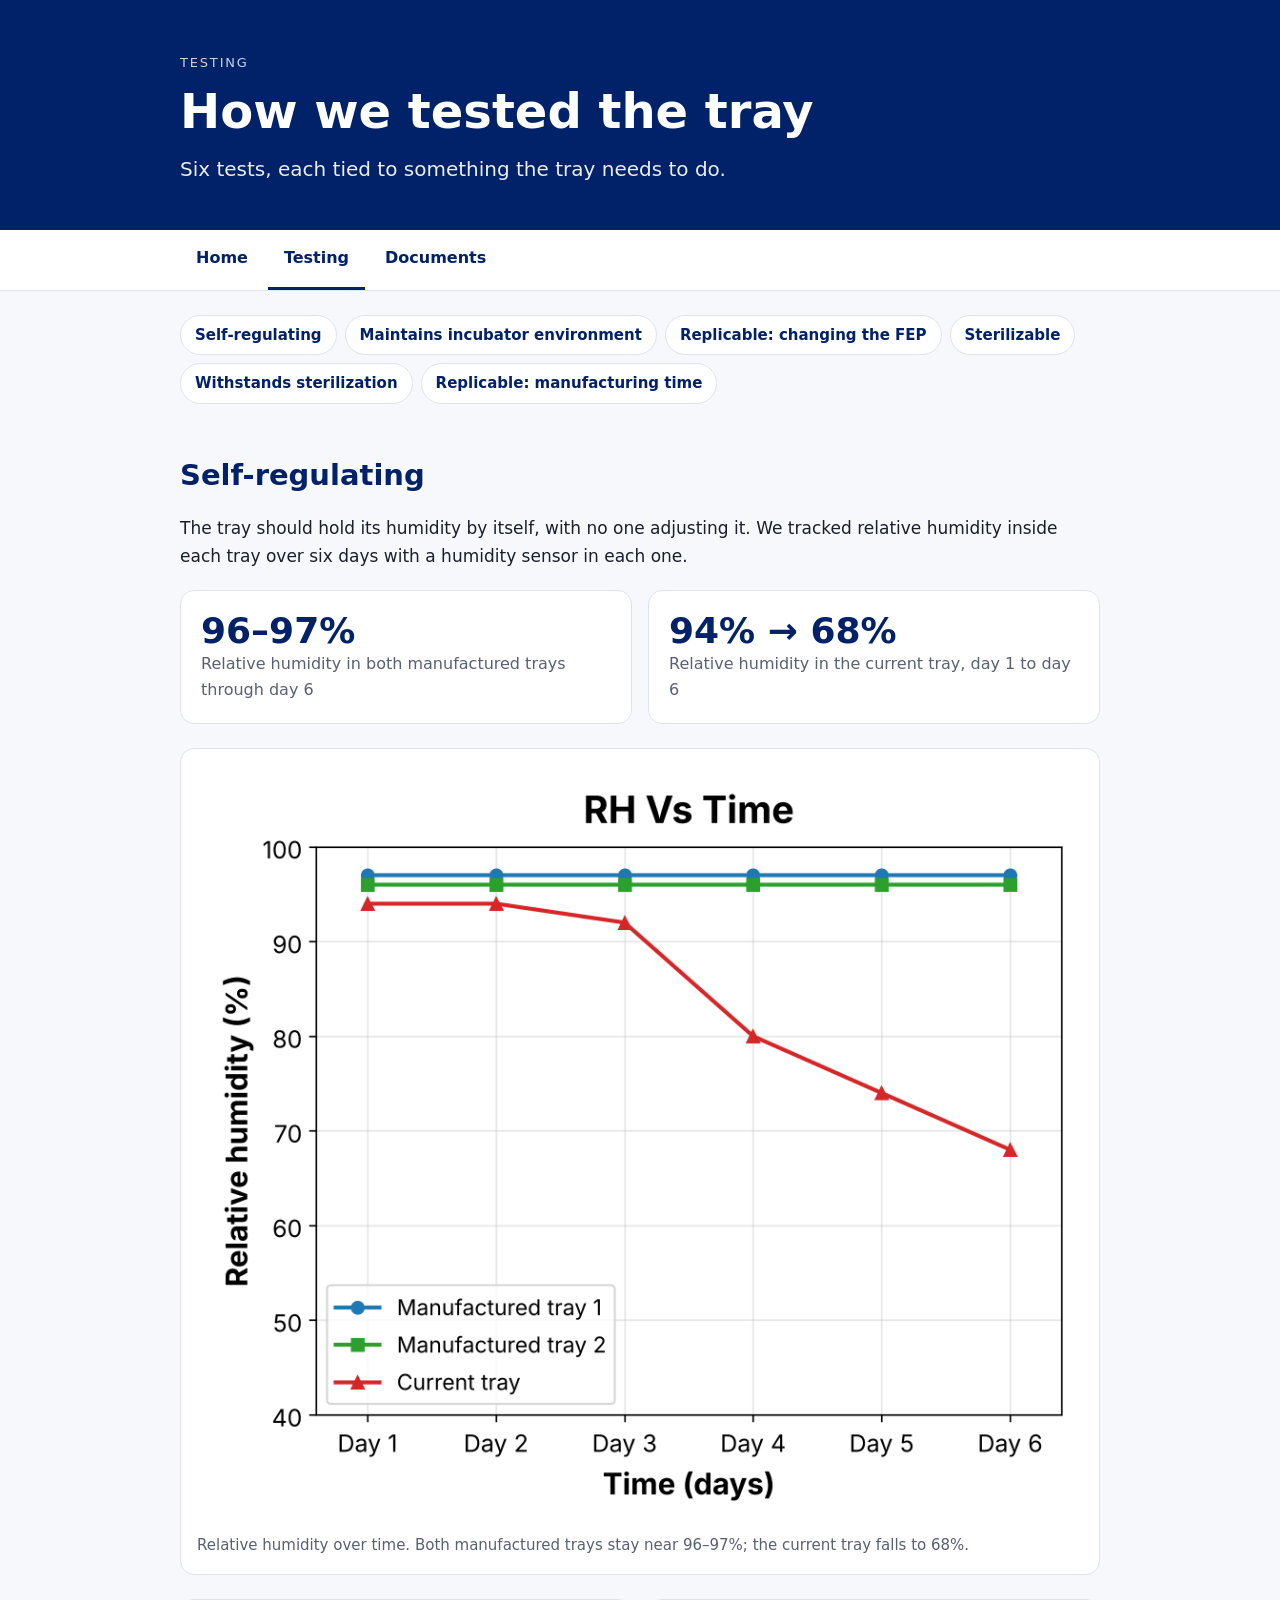
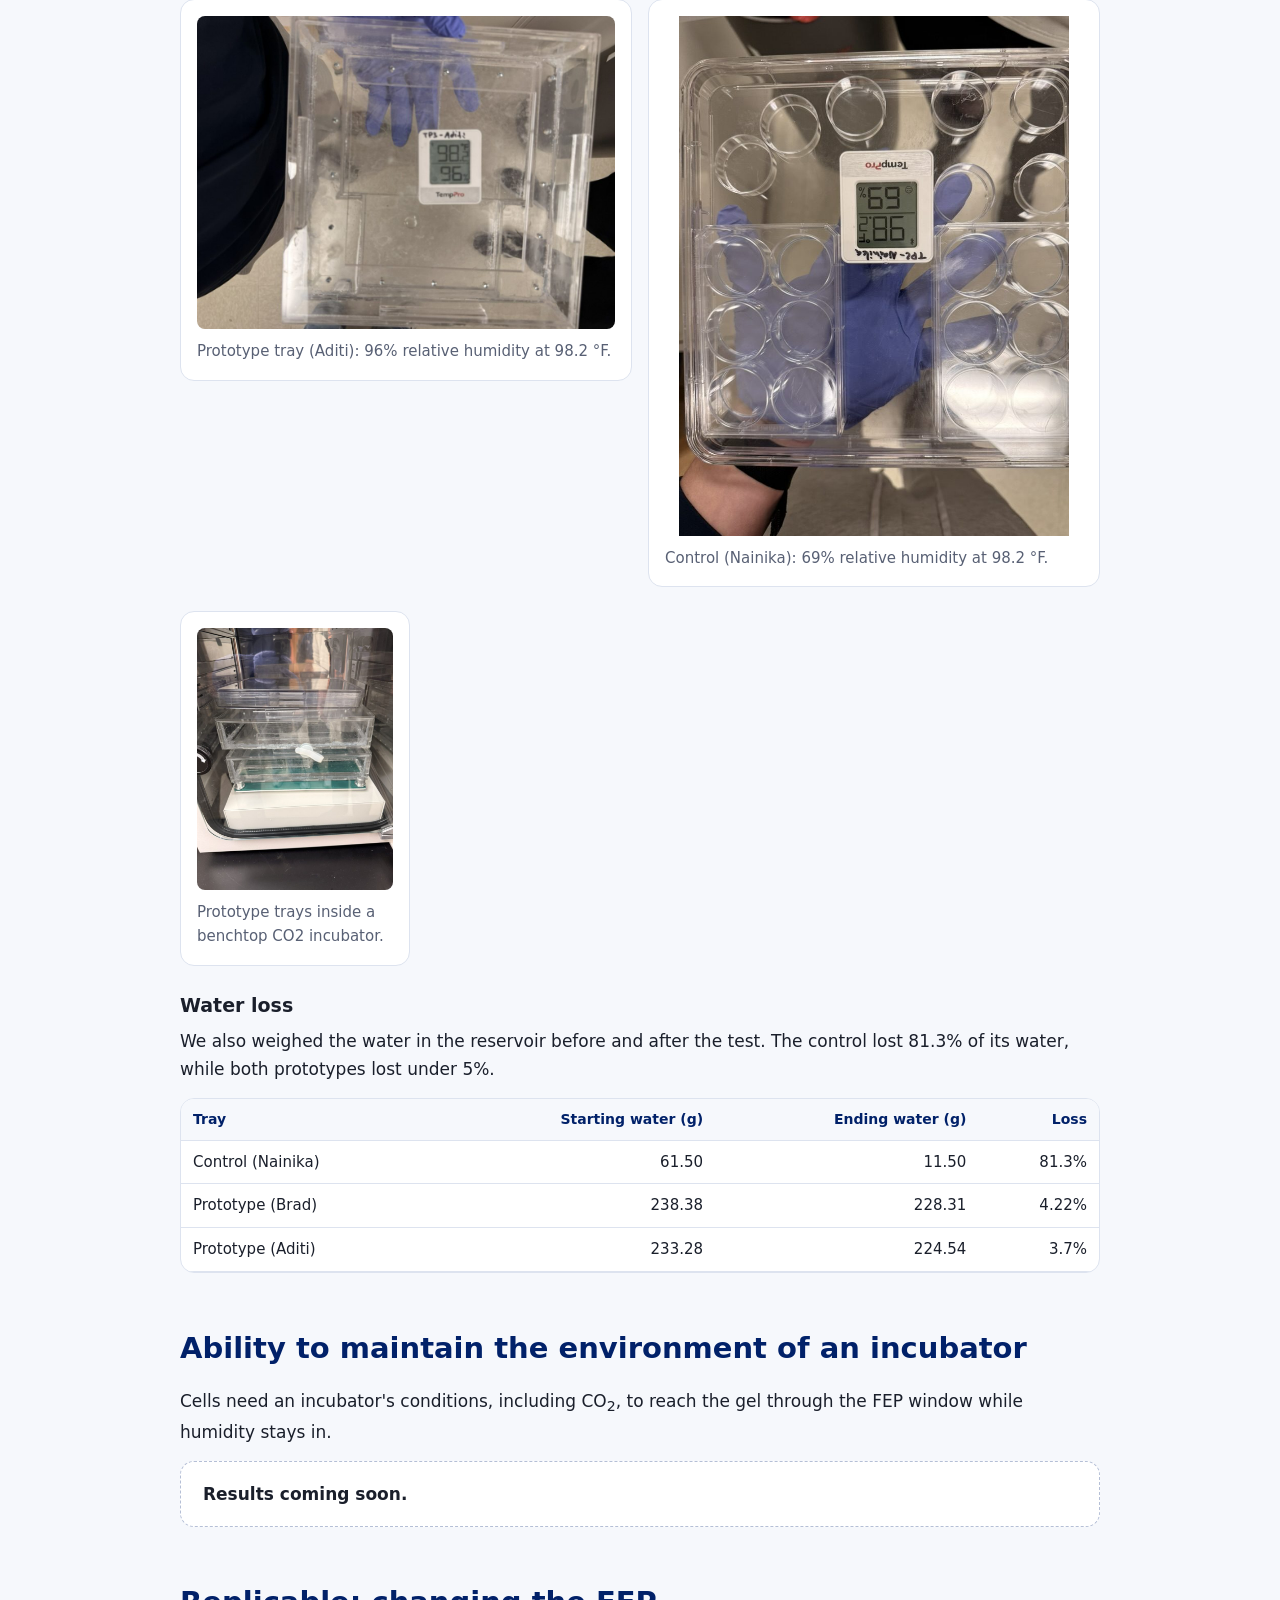
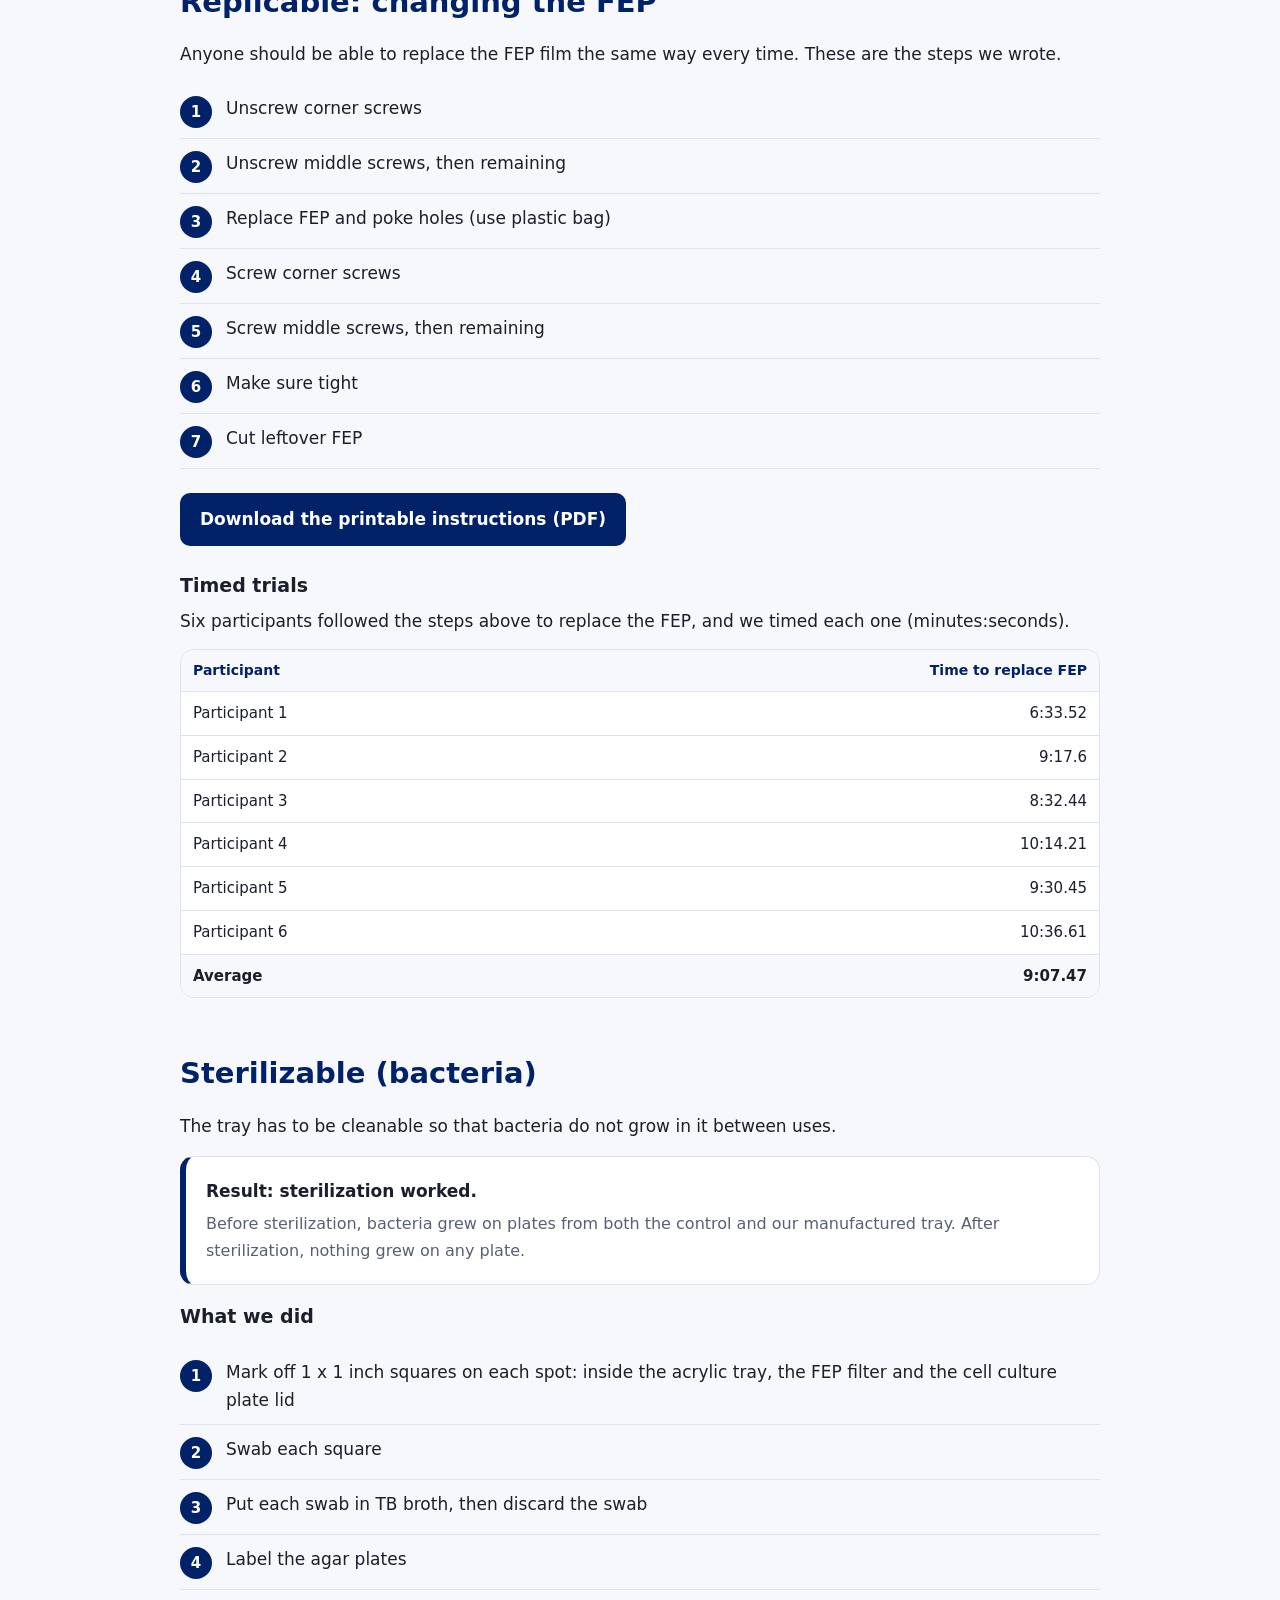
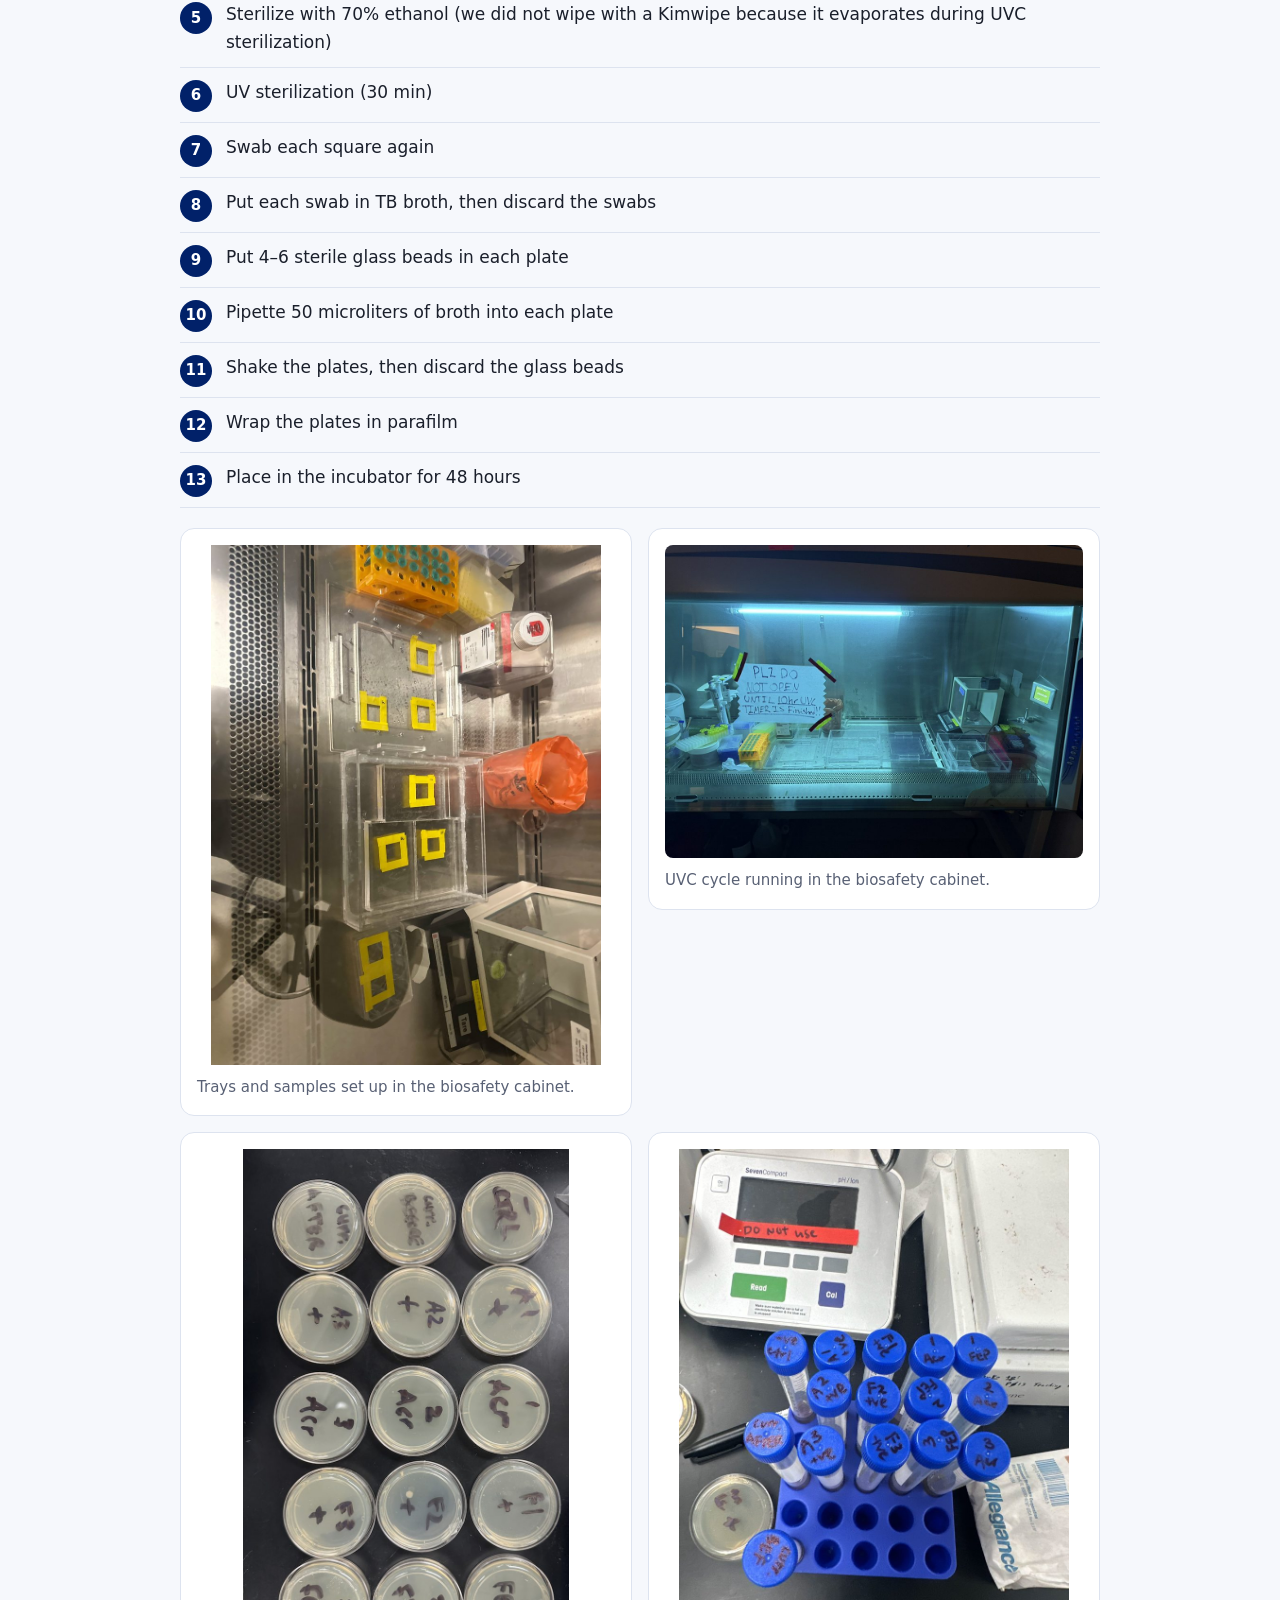
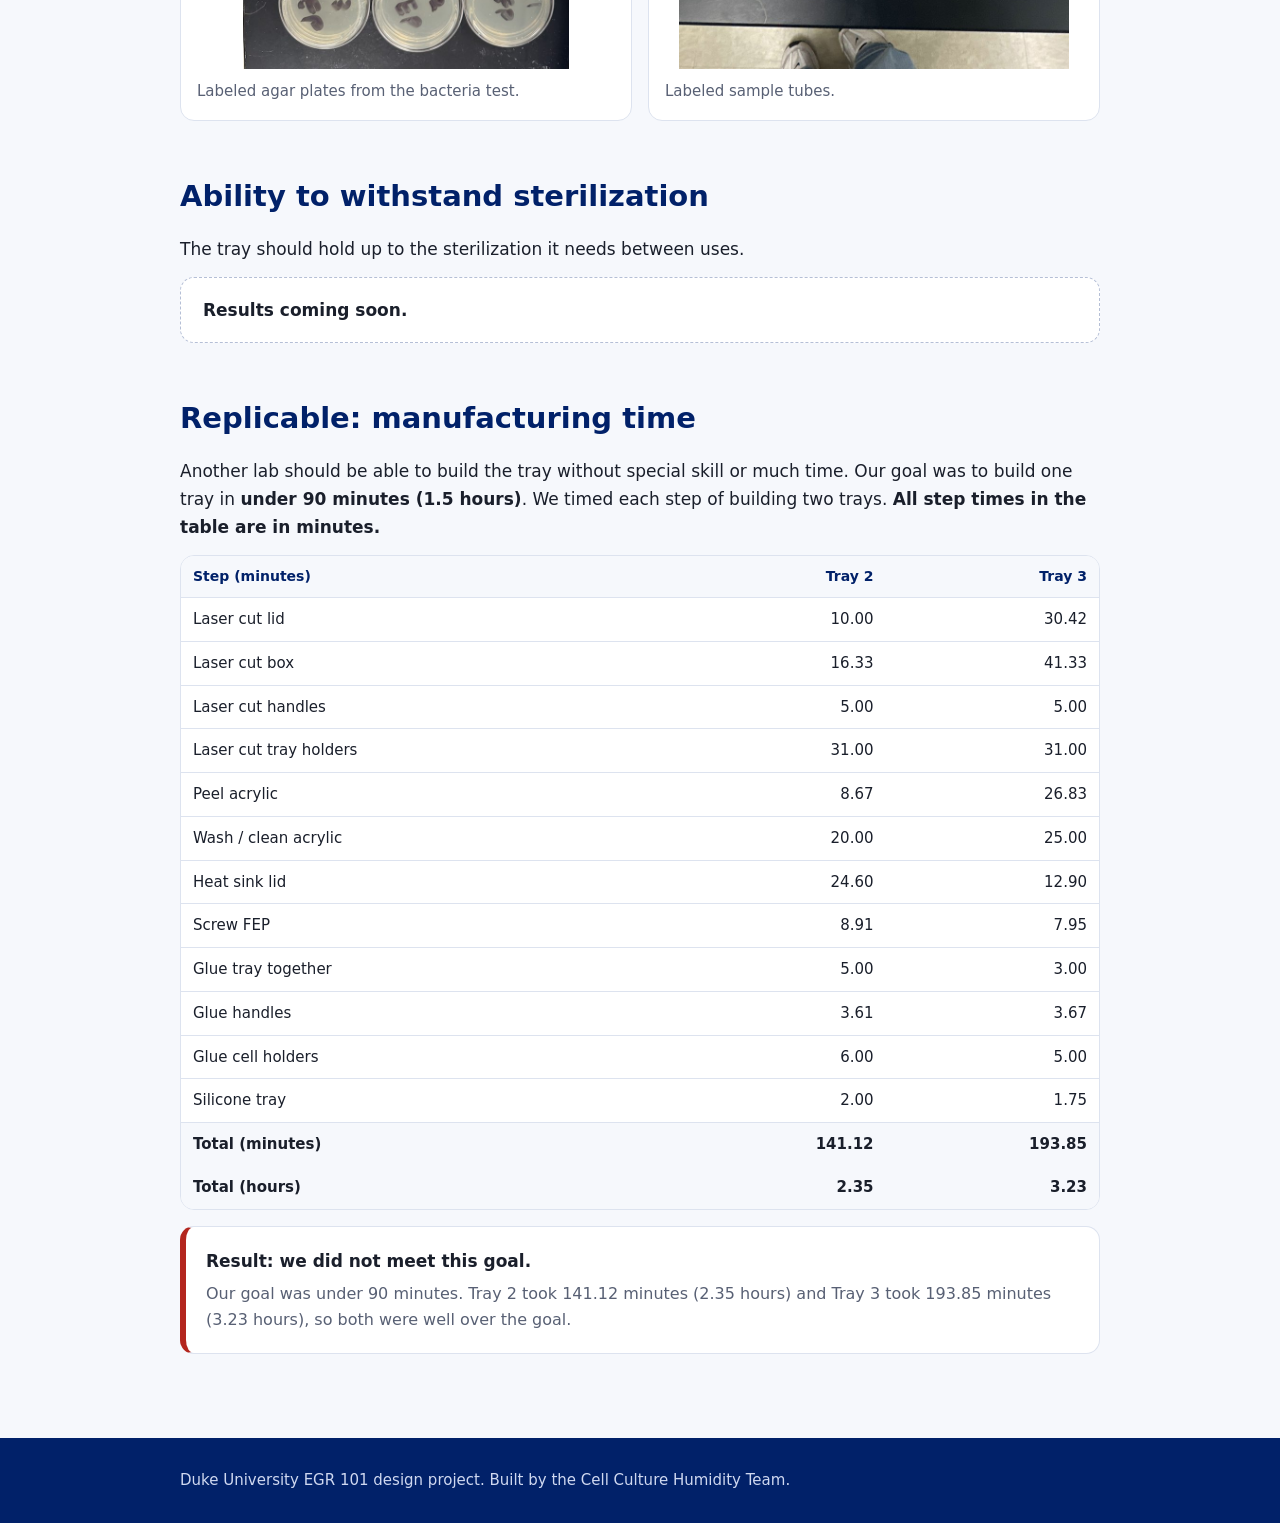
==== commit cbbd6f74: "Add files via upload" ====
--- a/testing.html
+++ b/testing.html
@@ -41,8 +41,8 @@
 </section>
 
 <section id="time"><h2>Replicable: manufacturing time</h2>
-<p>Another lab should be able to build the tray without special skill or much time. Our goal was to build one tray in <strong>under 90 minutes (1.5 hours)</strong>. We timed each step of building three trays. <strong>All step times in the table are in minutes.</strong> Blank cells (&ndash;) were not timed. Tray 1 was not fully timed and Tray 2 has no time for the backscrew step, so their totals are incomplete.</p>
-<div class="tw"><table><tr><th>Step (minutes)</th><th>Tray 1</th><th>Tray 2</th><th>Tray 3</th></tr><tr><td>Laser cut lid</td><td>&ndash;</td><td>10.00</td><td>30.42</td></tr><tr><td>Laser cut box</td><td>&ndash;</td><td>16.33</td><td>41.33</td></tr><tr><td>Laser cut handles</td><td>5.00</td><td>5.00</td><td>5.00</td></tr><tr><td>Laser cut tray holders</td><td>&ndash;</td><td>31.00</td><td>31.00</td></tr><tr><td>Peel acrylic</td><td>&ndash;</td><td>8.67</td><td>26.83</td></tr><tr><td>Wash / clean acrylic</td><td>17.00</td><td>20.00</td><td>25.00</td></tr><tr><td>Heat sink lid</td><td>&ndash;</td><td>24.60</td><td>12.90</td></tr><tr><td>Screw FEP</td><td>&ndash;</td><td>8.91</td><td>7.95</td></tr><tr><td>Backscrew + unscrew</td><td>&ndash;</td><td>&ndash;</td><td>7.04</td></tr><tr><td>Glue tray together</td><td>10.00</td><td>5.00</td><td>3.00</td></tr><tr><td>Glue handles</td><td>4.71</td><td>3.61</td><td>3.67</td></tr><tr><td>Glue cell holders</td><td>15.00</td><td>6.00</td><td>5.00</td></tr><tr><td>Silicone tray</td><td>2.50</td><td>2.00</td><td>1.75</td></tr><tr class="tot"><td>Total recorded (minutes)</td><td>54.2</td><td>141.1</td><td>200.9</td></tr><tr class="tot"><td>Total recorded (hours)</td><td>0.90</td><td>2.35</td><td>3.35</td></tr></table></div>
-<div class="card" style="margin:16px 0;border-left:6px solid #b3261e"><strong>Result: we did not meet this goal.</strong><p style="margin-top:6px">Our goal was under 90 minutes. Tray 3, the only tray timed for every step, took 200.9 minutes (3.35 hours), more than double the goal. Tray 2 was already at 141.1 minutes (2.35 hours) without the backscrew step. Tray 1&rsquo;s 54.2 minutes (0.90 hours) leaves out most steps, so it does not count as a full build.</p></div>
+<p>Another lab should be able to build the tray without special skill or much time. Our goal was to build one tray in <strong>under 90 minutes (1.5 hours)</strong>. We timed each step of building two trays. <strong>All step times in the table are in minutes.</strong></p>
+<div class="tw"><table style="min-width:0"><tr><th>Step (minutes)</th><th>Tray 2</th><th>Tray 3</th></tr><tr><td>Laser cut lid</td><td>10.00</td><td>30.42</td></tr><tr><td>Laser cut box</td><td>16.33</td><td>41.33</td></tr><tr><td>Laser cut handles</td><td>5.00</td><td>5.00</td></tr><tr><td>Laser cut tray holders</td><td>31.00</td><td>31.00</td></tr><tr><td>Peel acrylic</td><td>8.67</td><td>26.83</td></tr><tr><td>Wash / clean acrylic</td><td>20.00</td><td>25.00</td></tr><tr><td>Heat sink lid</td><td>24.60</td><td>12.90</td></tr><tr><td>Screw FEP</td><td>8.91</td><td>7.95</td></tr><tr><td>Glue tray together</td><td>5.00</td><td>3.00</td></tr><tr><td>Glue handles</td><td>3.61</td><td>3.67</td></tr><tr><td>Glue cell holders</td><td>6.00</td><td>5.00</td></tr><tr><td>Silicone tray</td><td>2.00</td><td>1.75</td></tr><tr class="tot"><td>Total (minutes)</td><td>141.12</td><td>193.85</td></tr><tr class="tot"><td>Total (hours)</td><td>2.35</td><td>3.23</td></tr></table></div>
+<div class="card" style="margin:16px 0;border-left:6px solid #b3261e"><strong>Result: we did not meet this goal.</strong><p style="margin-top:6px">Our goal was under 90 minutes. Tray 2 took 141.12 minutes (2.35 hours) and Tray 3 took 193.85 minutes (3.23 hours), so both were well over the goal.</p></div>
 </section>
 </main><footer><div class="wrap">Duke University EGR 101 design project. Built by the Cell Culture Humidity Team.</div></footer></body></html>
